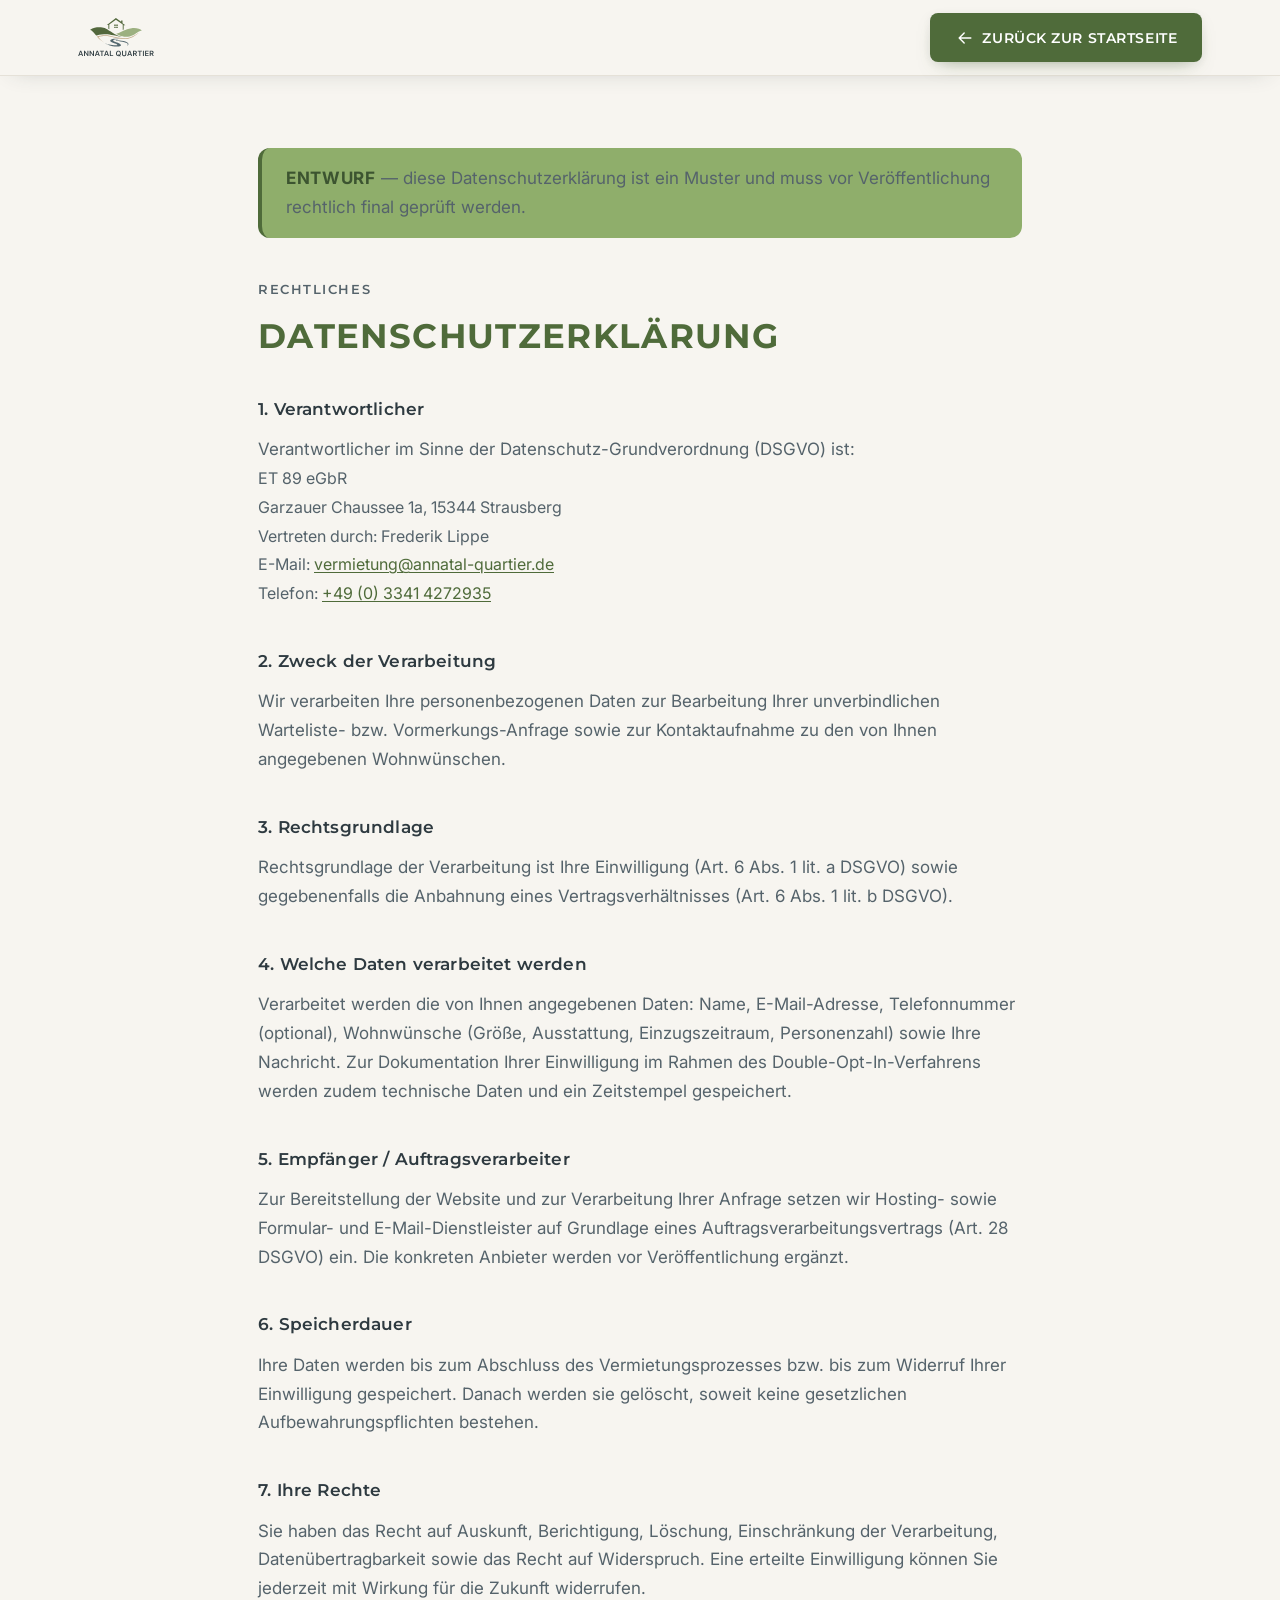
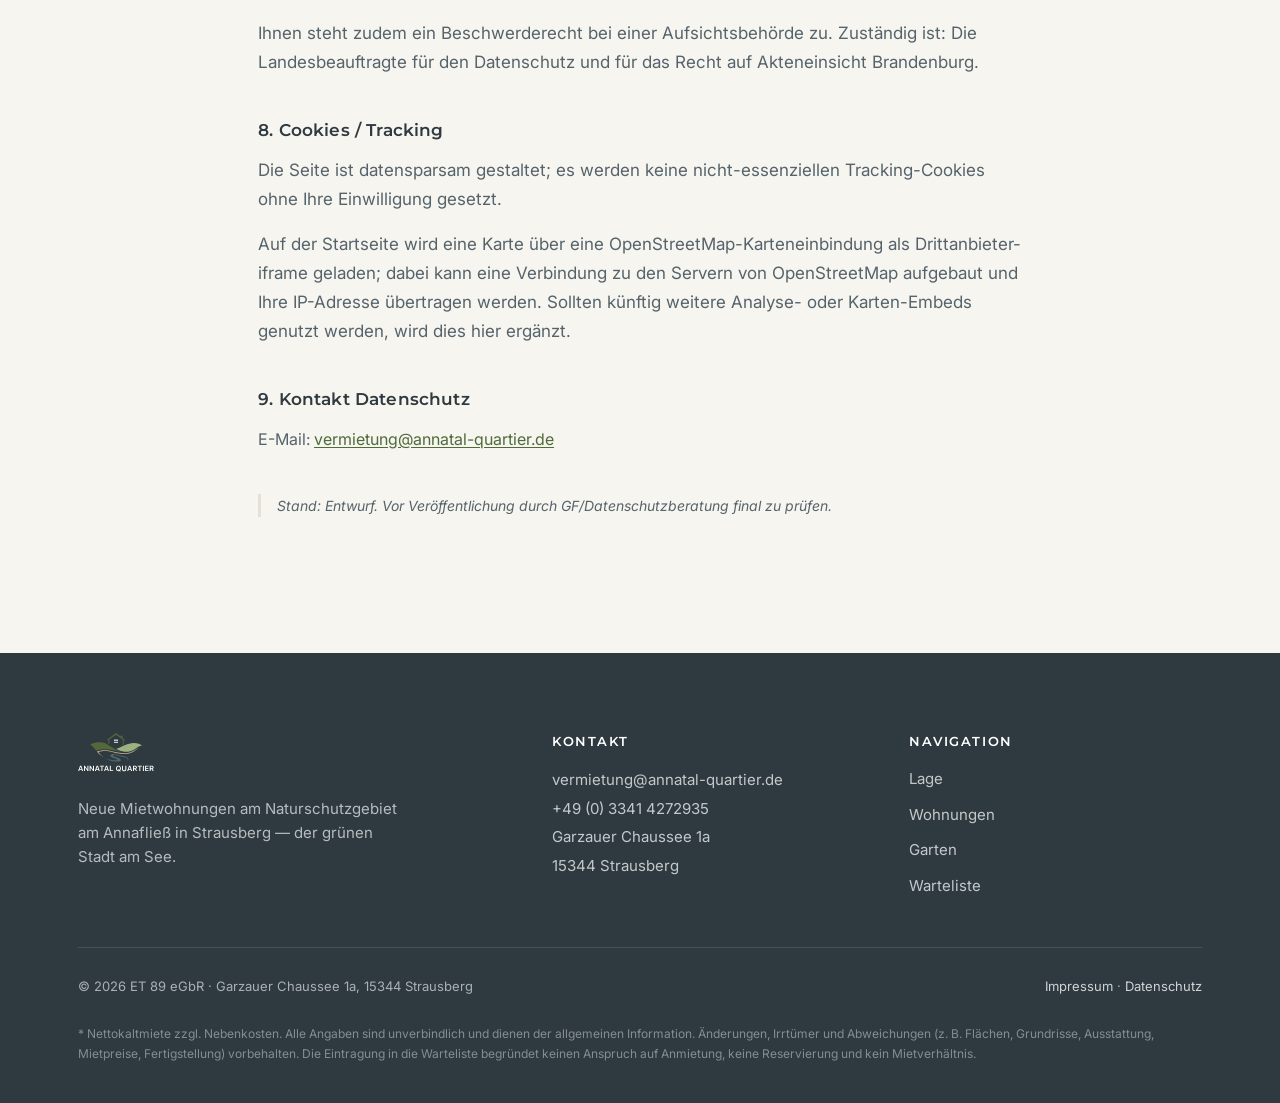
==== datenschutz.html @ 48b7b5a3 "Initial commit: Annatal Quartier waitlist one-pager Marketing landing page for the Annatal Quartier " ====
<!DOCTYPE html>
<html lang="de">
<head>
  <meta charset="utf-8">
  <meta name="viewport" content="width=device-width, initial-scale=1">
  <meta name="theme-color" content="#4F6B3A">

  <title>Datenschutzerklärung – Annatal Quartier</title>
  <meta name="description" content="Datenschutzerklärung des Annatal Quartier in Strausberg — Informationen zur Verarbeitung personenbezogener Daten der Warteliste-Anfrage nach DSGVO. Verantwortlich: ET 89 eGbR.">
  <meta name="robots" content="noindex,follow">

  <link rel="icon" type="image/png" href="logos/Annatal-Quartier_Logo.png">

  <!-- Google Fonts -->
  <link rel="preconnect" href="https://fonts.googleapis.com">
  <link rel="preconnect" href="https://fonts.gstatic.com" crossorigin>
  <link href="https://fonts.googleapis.com/css2?family=Montserrat:wght@500;600;700&family=Inter:wght@400;500;600&display=swap" rel="stylesheet">

  <link rel="stylesheet" href="styles.css">
</head>
<body>
  <a class="skip-link" href="#main">Zum Inhalt springen</a>

  <header class="site-header is-scrolled" data-header>
    <div class="site-header__inner container">
      <a class="site-header__brand" href="index.html" aria-label="Annatal Quartier — zur Startseite">
        <img class="brand__logo" src="logos/Annatal-Quartier_Logo.svg" alt="Annatal Quartier" width="170" height="40">
      </a>
      <a class="btn btn--primary" href="index.html">
        <svg class="btn__icon" width="20" height="20" viewBox="0 0 24 24" fill="none" stroke="currentColor" stroke-width="1.7" stroke-linecap="round" stroke-linejoin="round" aria-hidden="true" focusable="false"><path d="M19 12H5M11 18l-6-6 6-6"/></svg>
        Zurück zur Startseite
      </a>
    </div>
  </header>

  <main id="main" class="legal">
    <div class="container container--narrow">

      <p class="legal__banner" role="note">
        <strong>Entwurf</strong> — diese Datenschutzerklärung ist ein Muster und muss vor Veröffentlichung rechtlich final geprüft werden.
      </p>

      <p class="eyebrow">Rechtliches</p>
      <h1 class="section-title legal__title">Datenschutzerklärung</h1>

      <section class="legal__block">
        <h2 class="legal__subtitle">1. Verantwortlicher</h2>
        <p>Verantwortlicher im Sinne der Datenschutz-Grundverordnung (DSGVO) ist:</p>
        <address class="legal__address">
          ET 89 eGbR<br>
          Garzauer Chaussee 1a, 15344 Strausberg<br>
          Vertreten durch: Frederik Lippe<br>
          E-Mail: <a href="mailto:vermietung@annatal-quartier.de">vermietung@annatal-quartier.de</a><br>
          Telefon: <a href="tel:+4933414272935">+49 (0) 3341 4272935</a>
        </address>
      </section>

      <section class="legal__block">
        <h2 class="legal__subtitle">2. Zweck der Verarbeitung</h2>
        <p>Wir verarbeiten Ihre personenbezogenen Daten zur Bearbeitung Ihrer unverbindlichen Warteliste- bzw. Vormerkungs-Anfrage sowie zur Kontaktaufnahme zu den von Ihnen angegebenen Wohnwünschen.</p>
      </section>

      <section class="legal__block">
        <h2 class="legal__subtitle">3. Rechtsgrundlage</h2>
        <p>Rechtsgrundlage der Verarbeitung ist Ihre Einwilligung (Art. 6 Abs. 1 lit. a DSGVO) sowie gegebenenfalls die Anbahnung eines Vertragsverhältnisses (Art. 6 Abs. 1 lit. b DSGVO).</p>
      </section>

      <section class="legal__block">
        <h2 class="legal__subtitle">4. Welche Daten verarbeitet werden</h2>
        <p>Verarbeitet werden die von Ihnen angegebenen Daten: Name, E-Mail-Adresse, Telefonnummer (optional), Wohnwünsche (Größe, Ausstattung, Einzugszeitraum, Personenzahl) sowie Ihre Nachricht. Zur Dokumentation Ihrer Einwilligung im Rahmen des Double-Opt-In-Verfahrens werden zudem technische Daten und ein Zeitstempel gespeichert.</p>
      </section>

      <section class="legal__block">
        <h2 class="legal__subtitle">5. Empfänger / Auftragsverarbeiter</h2>
        <p>Zur Bereitstellung der Website und zur Verarbeitung Ihrer Anfrage setzen wir Hosting- sowie Formular- und E-Mail-Dienstleister auf Grundlage eines Auftragsverarbeitungsvertrags (Art. 28 DSGVO) ein. Die konkreten Anbieter werden vor Veröffentlichung ergänzt.</p>
      </section>

      <section class="legal__block">
        <h2 class="legal__subtitle">6. Speicherdauer</h2>
        <p>Ihre Daten werden bis zum Abschluss des Vermietungsprozesses bzw. bis zum Widerruf Ihrer Einwilligung gespeichert. Danach werden sie gelöscht, soweit keine gesetzlichen Aufbewahrungspflichten bestehen.</p>
      </section>

      <section class="legal__block">
        <h2 class="legal__subtitle">7. Ihre Rechte</h2>
        <p>Sie haben das Recht auf Auskunft, Berichtigung, Löschung, Einschränkung der Verarbeitung, Datenübertragbarkeit sowie das Recht auf Widerspruch. Eine erteilte Einwilligung können Sie jederzeit mit Wirkung für die Zukunft widerrufen.</p>
        <p>Ihnen steht zudem ein Beschwerderecht bei einer Aufsichtsbehörde zu. Zuständig ist: Die Landesbeauftragte für den Datenschutz und für das Recht auf Akteneinsicht Brandenburg.</p>
      </section>

      <section class="legal__block">
        <h2 class="legal__subtitle">8. Cookies / Tracking</h2>
        <p>Die Seite ist datensparsam gestaltet; es werden keine nicht-essenziellen Tracking-Cookies ohne Ihre Einwilligung gesetzt.</p>
        <p>Auf der Startseite wird eine Karte über eine OpenStreetMap-Karteneinbindung als Drittanbieter-iframe geladen; dabei kann eine Verbindung zu den Servern von OpenStreetMap aufgebaut und Ihre IP-Adresse übertragen werden. Sollten künftig weitere Analyse- oder Karten-Embeds genutzt werden, wird dies hier ergänzt.</p>
      </section>

      <section class="legal__block">
        <h2 class="legal__subtitle">9. Kontakt Datenschutz</h2>
        <address class="legal__address">
          E-Mail: <a href="mailto:vermietung@annatal-quartier.de">vermietung@annatal-quartier.de</a>
        </address>
      </section>

      <p class="legal__note">Stand: Entwurf. Vor Veröffentlichung durch GF/Datenschutzberatung final zu prüfen.</p>

    </div>
  </main>

  <footer class="site-footer">
    <div class="container">
      <div class="site-footer__top">
        <div class="site-footer__brand">
          <img class="site-footer__logo" src="logos/Annatal-Quartier_Logo_White.svg" alt="Annatal Quartier" width="170" height="40">
          <p>Neue Mietwohnungen am Naturschutzgebiet am Annafließ in Strausberg — der grünen Stadt am See.</p>
        </div>
        <div class="site-footer__col">
          <h2 class="site-footer__heading">Kontakt</h2>
          <address>
            <a href="mailto:vermietung@annatal-quartier.de">vermietung@annatal-quartier.de</a><br>
            <a href="tel:+4933414272935">+49 (0) 3341 4272935</a><br>
            Garzauer Chaussee 1a<br>
            15344 Strausberg
          </address>
        </div>
        <div class="site-footer__col">
          <h2 class="site-footer__heading">Navigation</h2>
          <ul class="site-footer__nav">
            <li><a href="index.html#lage">Lage</a></li>
            <li><a href="index.html#wohnungen">Wohnungen</a></li>
            <li><a href="index.html#garten">Garten</a></li>
            <li><a href="index.html#warteliste">Warteliste</a></li>
          </ul>
        </div>
      </div>
      <div class="site-footer__bottom">
        <p>© 2026 ET 89 eGbR · Garzauer Chaussee 1a, 15344 Strausberg</p>
        <p class="site-footer__legal-links">
          <a href="impressum.html">Impressum</a> ·
          <a href="datenschutz.html" aria-current="page">Datenschutz</a>
        </p>
      </div>
      <p class="site-footer__disclaimer">* Nettokaltmiete zzgl. Nebenkosten. Alle Angaben sind unverbindlich und dienen der allgemeinen Information. Änderungen, Irrtümer und Abweichungen (z. B. Flächen, Grundrisse, Ausstattung, Mietpreise, Fertigstellung) vorbehalten. Die Eintragung in die Warteliste begründet keinen Anspruch auf Anmietung, keine Reservierung und kein Mietverhältnis.</p>
    </div>
  </footer>
</body>
</html>
---- styles.css ----
/* =====================================================================
   ANNATAL QUARTIER — styles.css
   Award-worthy one-pager for a rental development in Strausberg.
   Hand-written, no preprocessor, no framework. Fonts from <head>.
   Sections:
     1.  Design tokens (:root)
     2.  Reset & base
     3.  Typography (fluid type scale, §4)
     4.  Utilities (container, section, a11y, skip-link)
     5.  Buttons
     6.  Header & navigation (+ mobile off-canvas)
     7.  Hero (Ken-Burns, overlay, badge, scroll-cue)
     8.  Intro + stat tiles
     9.  USP grid
     10. Lage (map)
     11. Wohnungen
     12. Garten (full-bleed)
     13. Ausstattung
     14. Warteliste (form, chips, validation, success)
     15. FAQ
     16. Footer
     17. Reveal motion
     18. Responsive
     19. Reduced motion & focus
   ===================================================================== */

/* =====================================================================
   1. DESIGN TOKENS
   ===================================================================== */
:root {
  /* Palette — Wissensdatei §4 (authoritative) */
  --c-primary: #4F6B3A;        /* Dunkelgrün — buttons, H2, accents */
  --c-primary-dark: #3C5430;   /* hover / depth */
  --c-secondary: #8FAE6B;      /* Salbeigrün — secondary surfaces, eyebrows */
  --c-sand: #C9B79C;           /* warm accent — sparingly */
  --c-water: #5E7585;          /* blue-grey (the stream) — sparing accent */
  --c-ink: #2E3A40;            /* anthracite — body text & wordmark */
  --c-ink-soft: #55636B;       /* muted text */
  --c-bg: #F7F5F0;             /* warm off-white — page background */
  --c-surface: #FFFFFF;        /* cards / surfaces */
  --c-line: #E5E1D8;           /* hairline dividers */

  /* Derived / support colours */
  --c-icon-bg: #EEF1E7;        /* soft sage tint behind USP/spec icons */
  --c-primary-soft: rgba(79, 107, 58, 0.10);
  --c-on-dark: #FFFFFF;
  --c-on-dark-soft: rgba(255, 255, 255, 0.78);
  --c-on-dark-faint: rgba(255, 255, 255, 0.58);
  --c-error: #B23A2E;
  --c-error-soft: #C24A3D;

  /* Fonts */
  --font-head: 'Montserrat', system-ui, -apple-system, 'Segoe UI', Roboto, sans-serif;
  --font-body: 'Inter', system-ui, -apple-system, 'Segoe UI', Roboto, sans-serif;

  /* Layout */
  --maxw: 1180px;
  --maxw-narrow: 820px;
  --header-h: 76px;
  --header-h-mobile: 60px;

  /* Radius */
  --r-xs: 6px;
  --r-sm: 8px;
  --r-md: 12px;
  --r-lg: 16px;
  --r-pill: 999px;

  /* Shadows — soft, layered, subtle */
  --shadow-xs: 0 1px 2px rgba(46, 58, 64, 0.05);
  --shadow-sm: 0 2px 8px rgba(46, 58, 64, 0.06);
  --shadow-md: 0 10px 30px -12px rgba(46, 58, 64, 0.18), 0 2px 8px rgba(46, 58, 64, 0.05);
  --shadow-lg: 0 24px 60px -22px rgba(46, 58, 64, 0.28), 0 6px 16px rgba(46, 58, 64, 0.08);
  --shadow-header: 0 6px 24px -14px rgba(46, 58, 64, 0.30);

  /* Spacing scale */
  --space-1: 4px;
  --space-2: 8px;
  --space-3: 12px;
  --space-4: 16px;
  --space-5: 24px;
  --space-6: 32px;
  --space-7: 48px;
  --space-8: 64px;

  /* Fluid section padding & gaps */
  --section-pad: clamp(64px, 9vw, 96px);
  --gutter: 28px;

  /* Motion */
  --ease-out: cubic-bezier(.2, .7, .2, 1);
  --ease-soft: cubic-bezier(.4, 0, .2, 1);
}

/* =====================================================================
   2. RESET & BASE
   ===================================================================== */
*,
*::before,
*::after {
  box-sizing: border-box;
}

* {
  margin: 0;
  padding: 0;
}

html {
  scroll-behavior: smooth;
  -webkit-text-size-adjust: 100%;
  /* keep anchored sections clear of the fixed header */
  scroll-padding-top: calc(var(--header-h) + 24px);
  /* clip horizontal overflow at the ROOT so a fixed off-canvas nav parked
     in positive overflow can't widen the mobile layout viewport (ICB).
     `clip` (not `hidden`) avoids creating a scroll container, so vertical
     smooth-scroll, position:sticky and parallax stay intact. */
  overflow-x: clip;
}

body {
  background-color: var(--c-bg);
  font-family: var(--font-body);
  font-weight: 400;
  color: var(--c-ink);
  line-height: 1.6;
  -webkit-font-smoothing: antialiased;
  -moz-osx-font-smoothing: grayscale;
  text-rendering: optimizeLegibility;
  overflow-x: clip;
}

/* lock body scroll when mobile nav is open (JS may toggle .nav-open) */
body.nav-open {
  overflow: hidden;
}

img,
svg,
iframe {
  display: block;
  max-width: 100%;
}

img {
  height: auto;
}

a {
  color: inherit;
  text-decoration: none;
}

button {
  font-family: inherit;
  font-size: inherit;
  color: inherit;
  background: none;
  border: none;
  cursor: pointer;
}

input,
textarea,
select,
button {
  font-family: inherit;
}

ul {
  list-style: none;
}

::selection {
  background-color: var(--c-secondary);
  color: #fff;
}

/* =====================================================================
   3. TYPOGRAPHY  (fluid scale per CLAUDE.md §4 table)
   ===================================================================== */

/* H1 hero — 52/34, 700, UPPERCASE, .08em, lh 1.1 */
.hero__title {
  font-family: var(--font-head);
  font-weight: 700;
  font-size: clamp(2.125rem, 1.2rem + 3.9vw, 3.25rem); /* 34 → 52 */
  line-height: 1.1;
  letter-spacing: 0.08em;
  text-transform: uppercase;
  color: var(--c-ink);
  /* graceful fallback only: hyphenate at a real syllable boundary if ever
     needed (lang="de"); no forced character breaks, so the word stays intact */
  hyphens: auto;
}

/* H2 section — 34/26, 700, UPPERCASE, .04em */
.section-title {
  font-family: var(--font-head);
  font-weight: 700;
  font-size: clamp(1.625rem, 1.15rem + 2vw, 2.125rem); /* 26 → 34 */
  line-height: 1.18;
  letter-spacing: 0.04em;
  text-transform: uppercase;
  color: var(--c-primary);
}

.section-title--light {
  color: var(--c-on-dark);
}

/* H3 — 22/19, 600, sentence case */
.usp-card__title,
.home-card__title,
.form-success__title,
.site-footer__heading {
  font-family: var(--font-head);
  font-weight: 600;
  font-size: clamp(1.1875rem, 1.1rem + 0.3vw, 1.375rem); /* 19 → 22 */
  line-height: 1.3;
  letter-spacing: 0.005em;
  color: var(--c-ink);
}

/* Eyebrow / kicker — 13, 600, UPPERCASE, .12em, secondary */
.eyebrow {
  display: flex;
  align-items: center;
  gap: 0.7em;
  font-family: var(--font-head);
  font-weight: 600;
  font-size: 0.8125rem; /* 13 */
  line-height: 1.4;
  letter-spacing: 0.12em;
  text-transform: uppercase;
  color: var(--c-secondary);
  margin-bottom: var(--space-4);
}

.eyebrow--light {
  color: var(--c-on-dark);
}

/* short rule before the eyebrow text */
.eyebrow__line {
  display: inline-block;
  width: 34px;
  height: 2px;
  flex: 0 0 auto;
  background-color: currentColor;
  opacity: 0.9;
}

/* Lead / intro — 20/18, 400, lh 1.5, ink-soft */
.hero__lead,
.intro__lead {
  font-size: clamp(1.125rem, 1.05rem + 0.35vw, 1.25rem); /* 18 → 20 */
  line-height: 1.5;
  color: var(--c-ink-soft);
  font-weight: 400;
}

/* Body — 17/16, 400, lh 1.6, ink */
p {
  font-size: clamp(1rem, 0.97rem + 0.13vw, 1.0625rem); /* 16 → 17 */
  line-height: 1.6;
  color: var(--c-ink);
}

/* Small / legal — 13, 400, lh 1.5, ink-soft */
.form-note,
.site-footer__disclaimer,
.hero__badge,
small {
  font-size: 0.8125rem; /* 13 */
  line-height: 1.5;
  color: var(--c-ink-soft);
}

/* =====================================================================
   4. UTILITIES
   ===================================================================== */
.container {
  width: 100%;
  max-width: var(--maxw);
  margin-inline: auto;
  padding-inline: var(--gutter);
}

.container--narrow {
  max-width: var(--maxw-narrow);
}

.section {
  padding-block: var(--section-pad);
}

/* Section heads */
.section-head {
  max-width: 720px;
  margin-bottom: clamp(36px, 5vw, 56px);
}

.section-head--center {
  margin-inline: auto;
  text-align: center;
}

.section-head--center .eyebrow {
  justify-content: center;
}

/* visually-hidden — standard off-screen clip; never focusable-visible */
.visually-hidden {
  position: absolute !important;
  width: 1px;
  height: 1px;
  padding: 0;
  margin: -1px;
  overflow: hidden;
  clip: rect(0, 0, 0, 0);
  clip-path: inset(50%);
  white-space: nowrap;
  border: 0;
}

/* skip-link — off-screen until focused, then pinned top-left */
.skip-link {
  position: fixed;
  top: -100px;
  left: 16px;
  z-index: 1100;
  padding: 12px 20px;
  background-color: var(--c-primary);
  color: #fff;
  font-family: var(--font-head);
  font-weight: 600;
  font-size: 0.875rem;
  letter-spacing: 0.04em;
  border-radius: var(--r-sm);
  box-shadow: var(--shadow-md);
  transition: top 0.25s var(--ease-out);
}

.skip-link:focus {
  top: 16px;
}

/* =====================================================================
   5. BUTTONS
   ===================================================================== */
.btn {
  display: inline-flex;
  align-items: center;
  justify-content: center;
  gap: 0.55em;
  padding: 0.95em 1.7em;
  font-family: var(--font-head);
  font-weight: 600;
  font-size: 0.875rem;
  line-height: 1;
  letter-spacing: 0.04em;
  text-transform: uppercase;
  border-radius: var(--r-sm);
  border: 1px solid transparent;
  cursor: pointer;
  transition:
    background-color 0.25s var(--ease-out),
    border-color 0.25s var(--ease-out),
    color 0.25s var(--ease-out),
    box-shadow 0.25s var(--ease-out),
    transform 0.25s var(--ease-out);
  -webkit-tap-highlight-color: transparent;
}

.btn__icon {
  flex: 0 0 auto;
  transition: transform 0.3s var(--ease-out);
}

.btn:hover .btn__icon {
  transform: translateX(3px);
}

.btn--primary {
  background-color: var(--c-primary);
  color: #fff;
  box-shadow: var(--shadow-sm), 0 8px 20px -10px rgba(79, 107, 58, 0.55);
}

.btn--primary:hover {
  background-color: var(--c-primary-dark);
  box-shadow: var(--shadow-md), 0 12px 26px -12px rgba(60, 84, 48, 0.55);
  transform: translateY(-2px);
}

.btn--primary:active {
  transform: translateY(0);
}

/* ghost — over photos: translucent white + blur + border */
.btn--ghost {
  background-color: rgba(255, 255, 255, 0.10);
  color: #fff;
  border-color: rgba(255, 255, 255, 0.55);
  -webkit-backdrop-filter: blur(6px);
  backdrop-filter: blur(6px);
}

.btn--ghost:hover {
  background-color: rgba(255, 255, 255, 0.22);
  border-color: rgba(255, 255, 255, 0.9);
  transform: translateY(-2px);
}

.btn--block {
  display: flex;
  width: 100%;
}

/* =====================================================================
   6. HEADER & NAVIGATION
   ===================================================================== */
.site-header {
  position: fixed;
  top: 0;
  left: 0;
  right: 0;
  width: 100%;
  z-index: 1000;
  height: var(--header-h);
  background-color: transparent;
  border-bottom: 1px solid transparent;
  transition:
    background-color 0.35s var(--ease-out),
    box-shadow 0.35s var(--ease-out),
    border-color 0.35s var(--ease-out),
    height 0.35s var(--ease-out);
}

.site-header__inner {
  display: flex;
  align-items: center;
  justify-content: space-between;
  gap: var(--space-5);
  height: 100%;
  /* never let the flex inner size to a fixed off-canvas child or exceed the viewport */
  width: 100%;
  max-width: var(--maxw);
}

.site-header__brand {
  display: inline-flex;
  align-items: center;
  flex: 0 0 auto;
}

/* logo: white over the hero (CSS-only invert), full colour when scrolled */
.brand__logo {
  height: 40px;
  width: auto;
  filter: brightness(0) invert(1);
  transition: filter 0.3s var(--ease-out);
}

/* Inline nav */
.site-nav {
  display: flex;
  align-items: center;
  gap: clamp(18px, 2.2vw, 34px);
}

.site-nav__link {
  position: relative;
  font-family: var(--font-head);
  font-weight: 500;
  font-size: 0.875rem;
  letter-spacing: 0.04em;
  color: rgba(255, 255, 255, 0.92);
  padding: 6px 0;
  transition: color 0.25s var(--ease-out);
}

/* animated underline cue */
.site-nav__link::after {
  content: "";
  position: absolute;
  left: 0;
  bottom: 0;
  width: 100%;
  height: 2px;
  background-color: currentColor;
  transform: scaleX(0);
  transform-origin: left;
  opacity: 0.7;
  transition: transform 0.3s var(--ease-out);
}

.site-nav__link:hover::after,
.site-nav__link:focus-visible::after {
  transform: scaleX(1);
}

/* CTA stays green throughout */
.site-nav__cta,
.site-nav__cta:hover {
  color: #fff;
}

.site-nav__cta::after {
  display: none;
}

/* --- Scrolled state: frosted off-white header --- */
.site-header.is-scrolled {
  background-color: rgba(247, 245, 240, 0.96);
  -webkit-backdrop-filter: blur(10px);
  backdrop-filter: blur(10px);
  border-bottom-color: var(--c-line);
  box-shadow: var(--shadow-header);
}

.site-header.is-scrolled .brand__logo {
  filter: none;
}

.site-header.is-scrolled .site-nav__link {
  color: var(--c-ink-soft);
}

.site-header.is-scrolled .site-nav__link:hover,
.site-header.is-scrolled .site-nav__link:focus-visible {
  color: var(--c-primary);
}

.site-header.is-scrolled .site-nav__cta,
.site-header.is-scrolled .site-nav__cta:hover {
  color: #fff;
}

/* Burger toggle (hidden ≥860px) */
.nav-toggle {
  display: none;
  position: relative;
  width: 44px;
  height: 44px;
  flex: 0 0 auto;
  border-radius: var(--r-sm);
}

.nav-toggle__bar {
  position: absolute;
  left: 50%;
  width: 24px;
  height: 2px;
  background-color: #fff;
  border-radius: 2px;
  transform: translateX(-50%);
  transition:
    transform 0.3s var(--ease-out),
    opacity 0.2s var(--ease-out),
    background-color 0.3s var(--ease-out);
}

.nav-toggle__bar:nth-child(1) { top: 15px; }
.nav-toggle__bar:nth-child(2) { top: 21px; }
.nav-toggle__bar:nth-child(3) { top: 27px; }

/* bars turn dark once header is frosted */
.site-header.is-scrolled .nav-toggle__bar {
  background-color: var(--c-ink);
}

/* burger focus ring must read on the frosted off-white header */
.site-header.is-scrolled .nav-toggle:focus-visible {
  outline-color: var(--c-primary);
  box-shadow: none;
}

/* burger → X when open */
.nav-toggle[aria-expanded="true"] .nav-toggle__bar:nth-child(1) {
  top: 21px;
  transform: translateX(-50%) rotate(45deg);
}
.nav-toggle[aria-expanded="true"] .nav-toggle__bar:nth-child(2) {
  opacity: 0;
}
.nav-toggle[aria-expanded="true"] .nav-toggle__bar:nth-child(3) {
  top: 21px;
  transform: translateX(-50%) rotate(-45deg);
}

/* =====================================================================
   7. HERO
   ===================================================================== */
.hero {
  position: relative;
  min-height: 100vh;
  min-height: 100svh;
  display: flex;
  align-items: flex-end;
  overflow: hidden;
  isolation: isolate;
}

.hero__media {
  position: absolute;
  inset: 0;
  z-index: -2;
}

.hero__img {
  width: 100%;
  height: 100%;
  object-fit: cover;
  object-position: center;
  animation: heroKenBurns 9s var(--ease-out) both;
}

@keyframes heroKenBurns {
  from { transform: scale(1.08); }
  to   { transform: scale(1); }
}

/* layered dark gradient — top (for header) + bottom (for text) */
.hero__overlay {
  position: absolute;
  inset: 0;
  z-index: -1;
  background:
    linear-gradient(to bottom,
      rgba(20, 28, 22, 0.55) 0%,
      rgba(20, 28, 22, 0.12) 26%,
      rgba(20, 28, 22, 0.10) 52%,
      rgba(20, 28, 22, 0.62) 100%),
    linear-gradient(to top right,
      rgba(28, 38, 28, 0.45),
      rgba(28, 38, 28, 0) 60%);
}

.hero__inner {
  width: 100%;
  padding-block: clamp(96px, 16vh, 168px) clamp(72px, 12vh, 120px);
}

.hero__content {
  max-width: 780px;
}

.hero__title {
  color: #fff;
  margin-block: var(--space-4) var(--space-5);
  text-shadow: 0 2px 24px rgba(0, 0, 0, 0.35);
}

.hero__lead {
  color: rgba(255, 255, 255, 0.92);
  max-width: 620px;
  text-shadow: 0 1px 12px rgba(0, 0, 0, 0.3);
}

.hero__actions {
  display: flex;
  flex-wrap: wrap;
  gap: var(--space-4);
  margin-top: clamp(28px, 4vw, 40px);
}

/* badge — pinned bottom-right */
.hero__badge {
  position: absolute;
  right: var(--gutter);
  bottom: clamp(20px, 4vh, 36px);
  display: flex;
  align-items: center;
  gap: 0.8em;
  font-family: var(--font-head);
  font-weight: 500;
  font-size: 0.8125rem;
  letter-spacing: 0.06em;
  text-transform: uppercase;
  color: rgba(255, 255, 255, 0.92);
  z-index: 2;
}

.hero__badge-price {
  font-weight: 600;
  color: #fff;
}

.hero__badge-dot {
  width: 4px;
  height: 4px;
  border-radius: 50%;
  background-color: var(--c-secondary);
}

.hero__badge-date {
  color: rgba(255, 255, 255, 0.82);
  font-weight: 500;
}

/* scroll cue — subtle animated down indicator */
.hero__scroll {
  position: absolute;
  left: 50%;
  bottom: clamp(18px, 3.5vh, 30px);
  transform: translateX(-50%);
  display: flex;
  flex-direction: column;
  align-items: center;
  gap: 8px;
  z-index: 2;
}

.hero__scroll-cue {
  position: relative;
  width: 22px;
  height: 34px;
  border: 1.5px solid rgba(255, 255, 255, 0.7);
  border-radius: var(--r-pill);
}

.hero__scroll-cue::after {
  content: "";
  position: absolute;
  left: 50%;
  top: 7px;
  width: 3px;
  height: 7px;
  border-radius: 2px;
  background-color: #fff;
  transform: translateX(-50%);
  animation: scrollCue 1.8s var(--ease-out) infinite;
}

@keyframes scrollCue {
  0%   { opacity: 0; transform: translate(-50%, -3px); }
  40%  { opacity: 1; }
  80%  { opacity: 0; transform: translate(-50%, 10px); }
  100% { opacity: 0; }
}

.hero__scroll-label {
  font-family: var(--font-head);
  font-weight: 500;
  font-size: 0.6875rem;
  letter-spacing: 0.18em;
  text-transform: uppercase;
  color: rgba(255, 255, 255, 0.8);
}

/* =====================================================================
   8. INTRO + STAT TILES
   ===================================================================== */
.intro__grid {
  display: grid;
  grid-template-columns: 1.05fr 1fr;
  gap: clamp(32px, 6vw, 80px);
  align-items: center;
}

.intro__text > p + p {
  margin-top: var(--space-4);
}

.intro__lead {
  margin-block: var(--space-5) var(--space-4);
}

.section-title {
  /* keep section titles tidy when they follow an eyebrow */
  margin-bottom: 0;
}

.intro__stats {
  display: grid;
  grid-template-columns: repeat(2, 1fr);
  gap: clamp(14px, 1.6vw, 20px);
}

.stat-tile {
  display: flex;
  flex-direction: column;
  gap: 6px;
  padding: clamp(20px, 2.6vw, 30px);
  background-color: var(--c-surface);
  border: 1px solid var(--c-line);
  border-radius: var(--r-md);
  box-shadow: var(--shadow-sm);
  transition: transform 0.3s var(--ease-out), box-shadow 0.3s var(--ease-out);
}

.stat-tile:hover {
  transform: translateY(-3px);
  box-shadow: var(--shadow-md);
}

.stat-tile__num {
  font-family: var(--font-head);
  font-weight: 700;
  font-size: clamp(2rem, 1.4rem + 2.4vw, 2.75rem);
  line-height: 1;
  color: var(--c-primary);
  letter-spacing: 0.01em;
}

.stat-tile__num span {
  font-size: 0.5em;
  font-weight: 600;
  margin-left: 0.15em;
  color: inherit;
}

.stat-tile__label {
  font-size: 0.9375rem;
  color: var(--c-ink-soft);
  line-height: 1.4;
}

/* accent tile — green bg, white text */
.stat-tile--accent {
  background-color: var(--c-primary);
  border-color: var(--c-primary);
  box-shadow: var(--shadow-md), 0 14px 30px -16px rgba(79, 107, 58, 0.6);
}

.stat-tile--accent .stat-tile__num {
  color: #fff;
}

.stat-tile--accent .stat-tile__label {
  color: rgba(255, 255, 255, 0.86);
}

/* =====================================================================
   9. USP GRID
   ===================================================================== */
.usp-grid {
  display: grid;
  grid-template-columns: repeat(3, 1fr);
  gap: clamp(16px, 1.8vw, 24px);
}

.usp-card {
  display: flex;
  flex-direction: column;
  padding: clamp(24px, 2.6vw, 34px);
  background-color: var(--c-surface);
  border: 1px solid var(--c-line);
  border-radius: var(--r-md);
  box-shadow: var(--shadow-xs);
  transition:
    transform 0.3s var(--ease-out),
    box-shadow 0.3s var(--ease-out),
    border-color 0.3s var(--ease-out);
}

.usp-card:hover {
  transform: translateY(-4px);
  border-color: var(--c-secondary);
  box-shadow: var(--shadow-md);
}

.usp-card__icon {
  display: inline-flex;
  align-items: center;
  justify-content: center;
  width: 52px;
  height: 52px;
  margin-bottom: var(--space-5);
  background-color: var(--c-icon-bg);
  border-radius: var(--r-md);
  color: var(--c-primary);
  transition: background-color 0.3s var(--ease-out), color 0.3s var(--ease-out);
}

.usp-card:hover .usp-card__icon {
  background-color: var(--c-primary);
  color: #fff;
}

.usp-card__title {
  margin-bottom: var(--space-2);
}

.usp-card__text {
  color: var(--c-ink-soft);
  font-size: 1rem;
}

/* =====================================================================
   10. LAGE
   ===================================================================== */
.lage {
  background-color: var(--c-surface);
}

.lage__grid {
  display: grid;
  grid-template-columns: 1fr 1fr;
  gap: clamp(32px, 5vw, 72px);
  align-items: center;
}

.lage__media {
  position: relative;
}

.lage__map-card {
  position: relative;
  aspect-ratio: 4 / 5;
  border-radius: var(--r-lg);
  overflow: hidden;
  border: 1px solid var(--c-line);
  box-shadow: var(--shadow-md);
  background-color: var(--c-bg);
}

.lage__map {
  width: 100%;
  height: 100%;
  border: 0;
  filter: saturate(0.92) contrast(1.02);
}

/* floating label over the map */
.lage__map-badge {
  position: absolute;
  left: 18px;
  bottom: 18px;
  display: flex;
  flex-direction: column;
  gap: 2px;
  padding: 12px 18px;
  background-color: rgba(255, 255, 255, 0.95);
  -webkit-backdrop-filter: blur(6px);
  backdrop-filter: blur(6px);
  border-radius: var(--r-sm);
  box-shadow: var(--shadow-md);
}

.lage__map-badge-title {
  font-family: var(--font-head);
  font-weight: 600;
  font-size: 0.6875rem;
  letter-spacing: 0.12em;
  text-transform: uppercase;
  color: var(--c-secondary);
}

.lage__map-badge-text {
  font-size: 0.875rem;
  font-weight: 500;
  color: var(--c-ink);
}

.lage__map-link {
  display: inline-block;
  margin-top: var(--space-3);
  font-size: 0.875rem;
  font-weight: 500;
  color: var(--c-primary);
  border-bottom: 1px solid currentColor;
  padding-bottom: 1px;
  transition: color 0.25s var(--ease-out);
}

.lage__map-link:hover {
  color: var(--c-primary-dark);
}

.lage__content > p {
  margin-top: var(--space-4);
  color: var(--c-ink-soft);
}

.distance-list {
  margin-top: clamp(24px, 3vw, 36px);
}

.distance {
  display: flex;
  align-items: baseline;
  justify-content: space-between;
  gap: var(--space-4);
  padding-block: 14px;
  border-top: 1px solid var(--c-line);
}

.distance:last-child {
  border-bottom: 1px solid var(--c-line);
}

.distance__place {
  font-weight: 500;
  color: var(--c-ink);
}

.distance__val {
  flex: 0 0 auto;
  font-family: var(--font-head);
  font-weight: 500;
  font-size: 0.875rem;
  color: var(--c-ink-soft);
  text-align: right;
}

/* =====================================================================
   11. WOHNUNGEN
   ===================================================================== */
.home-grid {
  display: grid;
  grid-template-columns: repeat(3, 1fr);
  gap: clamp(18px, 2vw, 28px);
}

.home-card {
  display: flex;
  flex-direction: column;
  background-color: var(--c-surface);
  border: 1px solid var(--c-line);
  border-radius: var(--r-md);
  overflow: hidden;
  box-shadow: var(--shadow-xs);
  transition: transform 0.3s var(--ease-out), box-shadow 0.3s var(--ease-out);
}

.home-card:hover {
  transform: translateY(-4px);
  box-shadow: var(--shadow-lg);
}

.home-card__media {
  position: relative;
  aspect-ratio: 3 / 2;
  overflow: hidden;
}

.home-card__media img {
  width: 100%;
  height: 100%;
  object-fit: cover;
  transition: transform 0.6s var(--ease-out);
}

.home-card:hover .home-card__media img {
  transform: scale(1.06);
}

.home-card__body {
  display: flex;
  flex-direction: column;
  gap: var(--space-2);
  padding: clamp(20px, 2.4vw, 28px);
}

.home-card__size {
  font-family: var(--font-head);
  font-weight: 600;
  font-size: 0.75rem;
  letter-spacing: 0.1em;
  text-transform: uppercase;
  color: var(--c-secondary);
}

.home-card__body p {
  color: var(--c-ink-soft);
  font-size: 1rem;
}

/* =====================================================================
   12. GARTEN (full-bleed)
   ===================================================================== */
.garten {
  position: relative;
  display: flex;
  align-items: center;
  min-height: clamp(520px, 78vh, 760px);
  overflow: hidden;
  isolation: isolate;
  /* full-bleed: cancel .section vertical padding for the band feel */
  padding-block: 0;
}

.garten__media {
  position: absolute;
  inset: 0;
  z-index: -2;
}

.garten__media img {
  width: 100%;
  height: 100%;
  object-fit: cover;
}

/* side gradient: dark left → transparent right */
.garten__overlay {
  position: absolute;
  inset: 0;
  z-index: -1;
  background:
    linear-gradient(to right,
      rgba(24, 32, 24, 0.82) 0%,
      rgba(24, 32, 24, 0.55) 38%,
      rgba(24, 32, 24, 0.05) 72%,
      rgba(24, 32, 24, 0) 100%),
    linear-gradient(to top, rgba(24, 32, 24, 0.3), rgba(24, 32, 24, 0) 40%);
}

.garten__inner {
  width: 100%;
  padding-block: clamp(64px, 9vw, 96px);
}

.garten__content {
  max-width: 520px;
}

.garten__content > p {
  color: rgba(255, 255, 255, 0.9);
  margin-top: var(--space-4);
}

.tag-list {
  display: flex;
  flex-wrap: wrap;
  gap: 10px;
  margin-top: clamp(24px, 3vw, 32px);
}

.tag {
  display: inline-flex;
  align-items: center;
  padding: 8px 16px;
  font-size: 0.8125rem;
  font-weight: 500;
  color: #fff;
  background-color: rgba(255, 255, 255, 0.12);
  border: 1px solid rgba(255, 255, 255, 0.4);
  border-radius: var(--r-pill);
  -webkit-backdrop-filter: blur(4px);
  backdrop-filter: blur(4px);
}

/* =====================================================================
   13. AUSSTATTUNG
   ===================================================================== */
.ausstattung__grid {
  display: grid;
  grid-template-columns: 1fr 1fr;
  gap: clamp(32px, 5vw, 72px);
  align-items: center;
}

.ausstattung__content > p {
  margin-top: var(--space-4);
  color: var(--c-ink-soft);
}

.spec-grid {
  display: grid;
  grid-template-columns: repeat(2, 1fr);
  gap: clamp(10px, 1.4vw, 16px);
  margin-top: clamp(24px, 3vw, 36px);
}

.spec {
  display: flex;
  align-items: center;
  gap: var(--space-3);
  padding: 16px 18px;
  background-color: var(--c-surface);
  border: 1px solid var(--c-line);
  border-radius: var(--r-sm);
  box-shadow: var(--shadow-xs);
  transition: border-color 0.25s var(--ease-out), transform 0.25s var(--ease-out);
}

.spec:hover {
  border-color: var(--c-secondary);
  transform: translateY(-2px);
}

.spec__icon {
  display: inline-flex;
  align-items: center;
  justify-content: center;
  width: 38px;
  height: 38px;
  flex: 0 0 auto;
  background-color: var(--c-icon-bg);
  border-radius: var(--r-xs);
  color: var(--c-primary);
}

.spec__label {
  font-weight: 500;
  font-size: 0.9375rem;
  line-height: 1.3;
  color: var(--c-ink);
}

/* gallery — tall image spans 2 rows */
.ausstattung__gallery {
  display: grid;
  grid-template-columns: repeat(2, 1fr);
  grid-template-rows: repeat(2, 1fr);
  gap: clamp(10px, 1.4vw, 16px);
  aspect-ratio: 1 / 1;
}

.ausstattung__img {
  width: 100%;
  height: 100%;
  object-fit: cover;
  border-radius: var(--r-md);
  box-shadow: var(--shadow-sm);
}

.ausstattung__img--tall {
  grid-row: span 2;
}

/* =====================================================================
   14. WARTELISTE
   ===================================================================== */
.warteliste {
  background-color: var(--c-primary);
  color: #fff;
}

.warteliste__grid {
  display: grid;
  grid-template-columns: 0.9fr 1.1fr;
  gap: clamp(36px, 5vw, 72px);
  align-items: start;
}

.warteliste__intro {
  position: sticky;
  top: calc(var(--header-h) + 32px);
}

.warteliste__intro > p {
  color: rgba(255, 255, 255, 0.86);
  margin-top: var(--space-4);
}

.benefit-list {
  display: flex;
  flex-direction: column;
  gap: var(--space-4);
  margin-top: clamp(24px, 3vw, 36px);
}

.benefit {
  display: flex;
  align-items: center;
  gap: var(--space-3);
  font-size: 1.0625rem;
  color: rgba(255, 255, 255, 0.95);
}

.benefit__icon {
  flex: 0 0 auto;
  width: 34px;
  height: 34px;
  padding: 7px;
  border-radius: var(--r-pill);
  background-color: rgba(255, 255, 255, 0.16);
  color: #fff;
}

/* form card */
.warteliste__form-wrap {
  position: relative;
  background-color: var(--c-surface);
  color: var(--c-ink);
  border-radius: var(--r-lg);
  padding: clamp(24px, 3.4vw, 44px);
  box-shadow: var(--shadow-lg);
}

.waitlist-form {
  display: flex;
  flex-direction: column;
  gap: clamp(16px, 2vw, 22px);
}

.form-row {
  display: grid;
  gap: clamp(16px, 2vw, 22px);
}

.form-row--2 {
  grid-template-columns: 1fr 1fr;
}

.field {
  display: flex;
  flex-direction: column;
  gap: 7px;
  min-width: 0;
  border: 0; /* reset for fieldset */
}

.field__label {
  font-family: var(--font-head);
  font-weight: 600;
  font-size: 0.8125rem;
  letter-spacing: 0.02em;
  color: var(--c-ink);
}

.field__input {
  width: 100%;
  padding: 12px 14px;
  font-size: 1rem;
  color: var(--c-ink);
  background-color: var(--c-bg);
  border: 1px solid var(--c-line);
  border-radius: var(--r-sm);
  transition: border-color 0.2s var(--ease-out), box-shadow 0.2s var(--ease-out), background-color 0.2s var(--ease-out);
}

.field__input::placeholder {
  color: #9aa3a6;
}

.field__input:hover {
  border-color: #cfcabd;
}

.field__input:focus {
  outline: none;
  background-color: #fff;
  border-color: var(--c-primary);
  box-shadow: 0 0 0 3px var(--c-primary-soft);
}

textarea.field__input {
  resize: vertical;
  min-height: 96px;
  line-height: 1.5;
}

select.field__input {
  appearance: none;
  -webkit-appearance: none;
  background-image:
    url("data:image/svg+xml,%3Csvg xmlns='http://www.w3.org/2000/svg' width='14' height='14' viewBox='0 0 24 24' fill='none' stroke='%2355636B' stroke-width='2' stroke-linecap='round' stroke-linejoin='round'%3E%3Cpath d='M6 9l6 6 6-6'/%3E%3C/svg%3E");
  background-repeat: no-repeat;
  background-position: right 14px center;
  padding-right: 40px;
  cursor: pointer;
}

/* invalid state (JS sets aria-invalid) */
.field__input[aria-invalid="true"] {
  border-color: var(--c-error);
  background-color: #fdf6f5;
}

.field__input[aria-invalid="true"]:focus {
  box-shadow: 0 0 0 3px rgba(178, 58, 46, 0.15);
}

.field__error {
  font-size: 0.8125rem;
  font-weight: 500;
  line-height: 1.4;
  color: var(--c-error);
  min-height: 0;
}

.field__error:empty {
  display: none;
}

/* chip fieldsets */
.field--chips {
  gap: 10px;
}

.field--chips .field__label {
  margin-bottom: 2px;
}

.chip-group {
  display: flex;
  flex-wrap: wrap;
  gap: 9px;
}

.chip {
  display: inline-flex;
  align-items: center;
  padding: 9px 16px;
  font-family: var(--font-body);
  font-size: 0.875rem;
  font-weight: 500;
  color: var(--c-ink);
  background-color: var(--c-bg);
  border: 1px solid var(--c-line);
  border-radius: var(--r-pill);
  cursor: pointer;
  transition:
    background-color 0.2s var(--ease-out),
    border-color 0.2s var(--ease-out),
    color 0.2s var(--ease-out),
    transform 0.15s var(--ease-out);
}

.chip:hover {
  border-color: var(--c-secondary);
  background-color: #fff;
}

.chip:active {
  transform: scale(0.97);
}

/* selected — green filled. JS toggles .is-active + aria-pressed */
.chip.is-active,
.chip[aria-pressed="true"] {
  background-color: var(--c-primary);
  border-color: var(--c-primary);
  color: #fff;
}

.chip.is-active:hover,
.chip[aria-pressed="true"]:hover {
  background-color: var(--c-primary-dark);
  border-color: var(--c-primary-dark);
}

/* checkboxes */
.checkbox {
  display: flex;
  align-items: flex-start;
  gap: 11px;
  font-size: 0.9375rem;
  line-height: 1.45;
  color: var(--c-ink-soft);
  cursor: pointer;
}

.checkbox input[type="checkbox"] {
  flex: 0 0 auto;
  width: 19px;
  height: 19px;
  margin-top: 2px;
  accent-color: var(--c-primary);
  cursor: pointer;
}

.checkbox a {
  color: var(--c-primary);
  font-weight: 500;
  border-bottom: 1px solid currentColor;
}

.checkbox a:hover {
  color: var(--c-primary-dark);
}

.form-note {
  margin-top: 2px;
  text-align: center;
}

/* success card */
.form-success {
  display: flex;
  flex-direction: column;
  align-items: center;
  text-align: center;
  gap: var(--space-3);
  padding: clamp(20px, 3vw, 36px) 0;
}

.form-success[hidden] {
  display: none;
}

.form-success__icon {
  display: inline-flex;
  align-items: center;
  justify-content: center;
  width: 64px;
  height: 64px;
  padding: 16px;
  color: #fff;
  background-color: var(--c-primary);
  border-radius: var(--r-pill);
  box-shadow: 0 12px 28px -12px rgba(79, 107, 58, 0.6);
}

.form-success__title {
  color: var(--c-primary);
  margin-top: var(--space-2);
}

.form-success p {
  color: var(--c-ink-soft);
  max-width: 420px;
}

/* =====================================================================
   15. FAQ
   ===================================================================== */
.faq-list {
  display: flex;
  flex-direction: column;
  gap: 12px;
}

.faq-item {
  background-color: var(--c-surface);
  border: 1px solid var(--c-line);
  border-radius: var(--r-md);
  box-shadow: var(--shadow-xs);
  overflow: hidden;
  transition: border-color 0.25s var(--ease-out), box-shadow 0.25s var(--ease-out);
}

.faq-item:hover {
  border-color: #d6d0c4;
}

.faq-item.is-open {
  border-color: var(--c-secondary);
  box-shadow: var(--shadow-sm);
}

.faq-item__q {
  display: flex;
  align-items: center;
  justify-content: space-between;
  gap: var(--space-4);
  width: 100%;
  padding: clamp(18px, 2.2vw, 24px) clamp(20px, 2.4vw, 28px);
  text-align: left;
  font-family: var(--font-head);
  font-weight: 600;
  font-size: clamp(1rem, 0.95rem + 0.3vw, 1.125rem);
  color: var(--c-ink);
  cursor: pointer;
  transition: color 0.2s var(--ease-out);
}

.faq-item__q:hover {
  color: var(--c-primary);
}

.faq-item__icon {
  flex: 0 0 auto;
  display: inline-flex;
  align-items: center;
  justify-content: center;
  width: 30px;
  height: 30px;
  font-family: var(--font-head);
  font-weight: 500;
  font-size: 1.35rem;
  line-height: 1;
  color: var(--c-primary);
  background-color: var(--c-icon-bg);
  border-radius: var(--r-pill);
  transition: transform 0.3s var(--ease-out), background-color 0.3s var(--ease-out), color 0.3s var(--ease-out);
}

/* "+" rotates to "x" when open */
.faq-item.is-open .faq-item__icon {
  transform: rotate(45deg);
  background-color: var(--c-primary);
  color: #fff;
}

.faq-item__a {
  padding: 0 clamp(20px, 2.4vw, 28px) clamp(20px, 2.4vw, 26px);
}

.faq-item__a p {
  color: var(--c-ink-soft);
}

/* collapsed: JS uses the [hidden] attribute */
.faq-item__a[hidden] {
  display: none;
}

/* =====================================================================
   16. FOOTER
   ===================================================================== */
.site-footer {
  background-color: var(--c-ink);
  color: rgba(255, 255, 255, 0.78);
  padding-block: clamp(56px, 7vw, 80px) clamp(28px, 4vw, 40px);
}

.site-footer__top {
  display: grid;
  grid-template-columns: 1.4fr 1fr 1fr;
  gap: clamp(32px, 5vw, 64px);
  padding-bottom: clamp(32px, 4vw, 48px);
  border-bottom: 1px solid rgba(255, 255, 255, 0.12);
}

.site-footer__logo {
  height: 40px;
  width: auto;
  margin-bottom: var(--space-5);
}

.site-footer__brand p {
  color: rgba(255, 255, 255, 0.66);
  font-size: 0.9375rem;
  max-width: 36ch;
}

.site-footer__heading {
  color: #fff;
  font-size: 0.8125rem;
  font-weight: 600;
  letter-spacing: 0.12em;
  text-transform: uppercase;
  margin-bottom: var(--space-4);
}

.site-footer__col address {
  font-style: normal;
  font-size: 0.9375rem;
  line-height: 1.9;
  color: rgba(255, 255, 255, 0.72);
}

.site-footer__nav {
  display: flex;
  flex-direction: column;
  gap: 10px;
}

.site-footer__col a,
.site-footer__nav a {
  color: rgba(255, 255, 255, 0.72);
  font-size: 0.9375rem;
  transition: color 0.2s var(--ease-out);
}

.site-footer__col a:hover,
.site-footer__nav a:hover {
  color: var(--c-secondary);
}

.site-footer__bottom {
  display: flex;
  flex-wrap: wrap;
  align-items: center;
  justify-content: space-between;
  gap: var(--space-4);
  padding-top: clamp(20px, 3vw, 28px);
  font-size: 0.8125rem;
  color: rgba(255, 255, 255, 0.6);
}

.site-footer__bottom p {
  font-size: 0.8125rem;
  color: inherit;
}

.site-footer__legal-links a {
  color: rgba(255, 255, 255, 0.78);
  transition: color 0.2s var(--ease-out);
}

.site-footer__legal-links a:hover {
  color: var(--c-secondary);
}

.site-footer__disclaimer {
  margin-top: clamp(20px, 3vw, 28px);
  font-size: 0.75rem;
  line-height: 1.6;
  color: rgba(255, 255, 255, 0.42);
}

/* =====================================================================
   17. REVEAL MOTION
   ===================================================================== */
.reveal {
  opacity: 0;
  transform: translateY(24px);
  will-change: opacity, transform;
}

.reveal.is-in {
  opacity: 1;
  transform: none;
  transition:
    opacity 0.8s var(--ease-out),
    transform 0.8s var(--ease-out);
}

/* staggered children cascade */
.reveal--stagger > * {
  transition-delay: 0ms;
}
.reveal--stagger > *:nth-child(1)  { transition-delay: 60ms; }
.reveal--stagger > *:nth-child(2)  { transition-delay: 120ms; }
.reveal--stagger > *:nth-child(3)  { transition-delay: 180ms; }
.reveal--stagger > *:nth-child(4)  { transition-delay: 240ms; }
.reveal--stagger > *:nth-child(5)  { transition-delay: 300ms; }
.reveal--stagger > *:nth-child(6)  { transition-delay: 360ms; }

/* GSAP enhancement layer — active only when html.gsap-on.
   No effect when the class is absent (GSAP failed to load or reduced-motion),
   so the CSS+JS reveal and Ken-Burns above continue to work as before. */

/* GSAP owns entrance motion; it re-hides via its own start states (no FOUC) */
html.gsap-on .reveal {
  opacity: 1;
  transform: none;
}

/* safeguard: hero content (a .reveal) can never be left hidden mid-tween */
html.gsap-on .hero__content {
  opacity: 1;
}

/* let GSAP solely own the hero image transform (avoid fighting CSS Ken-Burns) */
html.gsap-on .hero__img {
  animation: none;
}

/* =====================================================================
   18. RESPONSIVE
   ===================================================================== */

/* --- ≤1024px: ease grid density --- */
@media (max-width: 1024px) {
  .usp-grid {
    grid-template-columns: repeat(2, 1fr);
  }
}

/* --- ≤960px: warteliste stacks, sticky off --- */
@media (max-width: 960px) {
  .warteliste__grid {
    grid-template-columns: 1fr;
    gap: clamp(28px, 5vw, 44px);
  }
  .warteliste__intro {
    position: static;
    top: auto;
  }
}

/* --- ≤860px: switch to burger nav --- */
@media (max-width: 860px) {
  .nav-toggle {
    display: block;
  }

  /* off-canvas panel slides in from the right */
  .site-nav {
    position: fixed;
    top: 0;
    right: 0;
    z-index: 1050;
    width: min(82vw, 360px);
    height: 100vh;
    height: 100dvh;
    flex-direction: column;
    align-items: stretch;
    justify-content: flex-start;
    gap: 4px;
    padding: calc(var(--header-h) + 28px) 28px 40px;
    background-color: var(--c-bg);
    box-shadow: -20px 0 50px -24px rgba(46, 58, 64, 0.4);
    transform: translateX(100%);
    opacity: 0;
    visibility: hidden;
    transition:
      transform 0.4s var(--ease-out),
      opacity 0.3s var(--ease-out),
      visibility 0s linear 0.4s;
    overflow-y: auto;
  }

  .site-nav.is-open {
    transform: translateX(0);
    opacity: 1;
    visibility: visible;
    transition:
      transform 0.4s var(--ease-out),
      opacity 0.3s var(--ease-out),
      visibility 0s linear 0s;
  }

  /* large tappable dark links inside the panel — regardless of header state */
  .site-nav__link,
  .site-header.is-scrolled .site-nav__link {
    color: var(--c-ink);
    font-family: var(--font-head);
    font-weight: 600;
    font-size: 1.125rem;
    letter-spacing: 0.02em;
    padding: 16px 4px;
    border-bottom: 1px solid var(--c-line);
  }

  .site-nav__link::after {
    display: none;
  }

  .site-header.is-scrolled .site-nav__link:hover,
  .site-nav__link:hover {
    color: var(--c-primary);
  }

  .site-nav__cta {
    margin-top: var(--space-5);
    padding-block: 1.05em;
  }
  .site-nav__cta,
  .site-header.is-scrolled .site-nav__cta {
    color: #fff;
  }
}

/* --- ≤768px: stack two-col content sections --- */
@media (max-width: 768px) {
  :root {
    --header-h: 60px;
  }

  .intro__grid,
  .lage__grid,
  .ausstattung__grid {
    grid-template-columns: 1fr;
    gap: clamp(28px, 6vw, 48px);
  }

  .home-grid {
    grid-template-columns: 1fr;
  }

  .lage__map-card {
    aspect-ratio: 4 / 3;
  }

  .hero__badge {
    position: static;
    margin-top: var(--space-5);
    justify-content: flex-start;
  }

  .site-footer__top {
    grid-template-columns: 1fr 1fr;
  }

  .site-footer__brand {
    grid-column: 1 / -1;
  }
}

/* --- ≤560px: single column everywhere tight --- */
@media (max-width: 560px) {
  :root {
    --gutter: 20px;
  }

  .form-row--2 {
    grid-template-columns: 1fr;
  }

  .home-card__media {
    aspect-ratio: 16 / 10;
  }

  .site-footer__top {
    grid-template-columns: 1fr;
  }

  .site-footer__bottom {
    flex-direction: column;
    align-items: flex-start;
  }

  .hero__actions .btn {
    width: 100%;
  }
}

/* --- ≤430px: stat tiles single column for breathing room --- */
@media (max-width: 430px) {
  .intro__stats {
    grid-template-columns: 1fr 1fr;
  }

  /* size the H1 so "NATURSCHUTZGEBIET" sits unbroken on one line down to ~320px phones */
  .hero__title {
    font-size: 1.375rem; /* ~22px */
    letter-spacing: 0.02em;
    line-height: 1.12;
  }
}

/* =====================================================================
   19. REDUCED MOTION & FOCUS
   ===================================================================== */

/* Strong, visible focus ring on everything interactive */
:where(a, button, input, select, textarea, [tabindex]):focus-visible {
  outline: 3px solid var(--c-primary);
  outline-offset: 2px;
  border-radius: var(--r-xs);
}

/* on dark/photo contexts use a high-contrast ring */
.hero :focus-visible,
.garten :focus-visible,
.warteliste__intro :focus-visible,
.site-footer :focus-visible,
.btn--ghost:focus-visible,
.nav-toggle:focus-visible {
  outline-color: #fff;
  box-shadow: 0 0 0 5px rgba(0, 0, 0, 0.35);
}

/* chips & form controls keep the green ring even within dark sections */
.warteliste__form-wrap :focus-visible {
  outline-color: var(--c-primary);
  box-shadow: none;
}

@media (prefers-reduced-motion: reduce) {
  * {
    animation: none !important;
    transition: none !important;
    scroll-behavior: auto !important;
  }
  .reveal {
    opacity: 1;
    transform: none;
  }
}

/* =====================================================================
   20. LEGAL PAGES (impressum.html, datenschutz.html)
   Standalone subpages reuse the shared shell (.site-header.is-scrolled,
   .container--narrow, .site-footer*). Only these layout/typography
   helpers are page-specific.
   ===================================================================== */

/* clear the fixed header; comfortable reading rhythm */
.legal {
  padding-top: calc(var(--header-h) + clamp(40px, 7vw, 72px));
  padding-bottom: clamp(56px, 9vw, 96px);
}

.legal__title {
  margin-top: var(--space-3);
  margin-bottom: clamp(28px, 4vw, 40px);
}

/* content blocks */
.legal__block {
  margin-bottom: clamp(28px, 4vw, 40px);
}

.legal__subtitle {
  font-family: var(--font-head);
  font-weight: 600;
  font-size: 1.0625rem;
  letter-spacing: 0.01em;
  color: var(--c-ink);
  margin-bottom: var(--space-3);
}

.legal__address {
  font-style: normal;
  line-height: 1.8;
  color: var(--c-ink-soft);
}

.legal__address a {
  color: var(--c-primary);
  text-decoration: underline;
  text-underline-offset: 2px;
  transition: color 0.2s var(--ease-out);
}

.legal__address a:hover {
  color: var(--c-primary-dark);
}

.legal p {
  color: var(--c-ink-soft);
  line-height: 1.7;
}

.legal__block p + p {
  margin-top: var(--space-4);
}

.legal__note {
  font-style: italic;
  font-size: 0.875rem;
  color: var(--c-ink-soft);
  margin-bottom: clamp(28px, 4vw, 40px);
  padding-left: var(--space-4);
  border-left: 3px solid var(--c-line);
}

/* prominent draft banner (datenschutz.html) */
.legal__banner {
  margin-bottom: clamp(28px, 4vw, 40px);
  padding: var(--space-4) var(--space-5);
  background-color: var(--c-secondary);
  border-left: 4px solid var(--c-primary);
  border-radius: var(--r-md);
  color: var(--c-ink);
  line-height: 1.6;
}

.legal__banner strong {
  text-transform: uppercase;
  letter-spacing: 0.04em;
  color: var(--c-primary-dark);
}
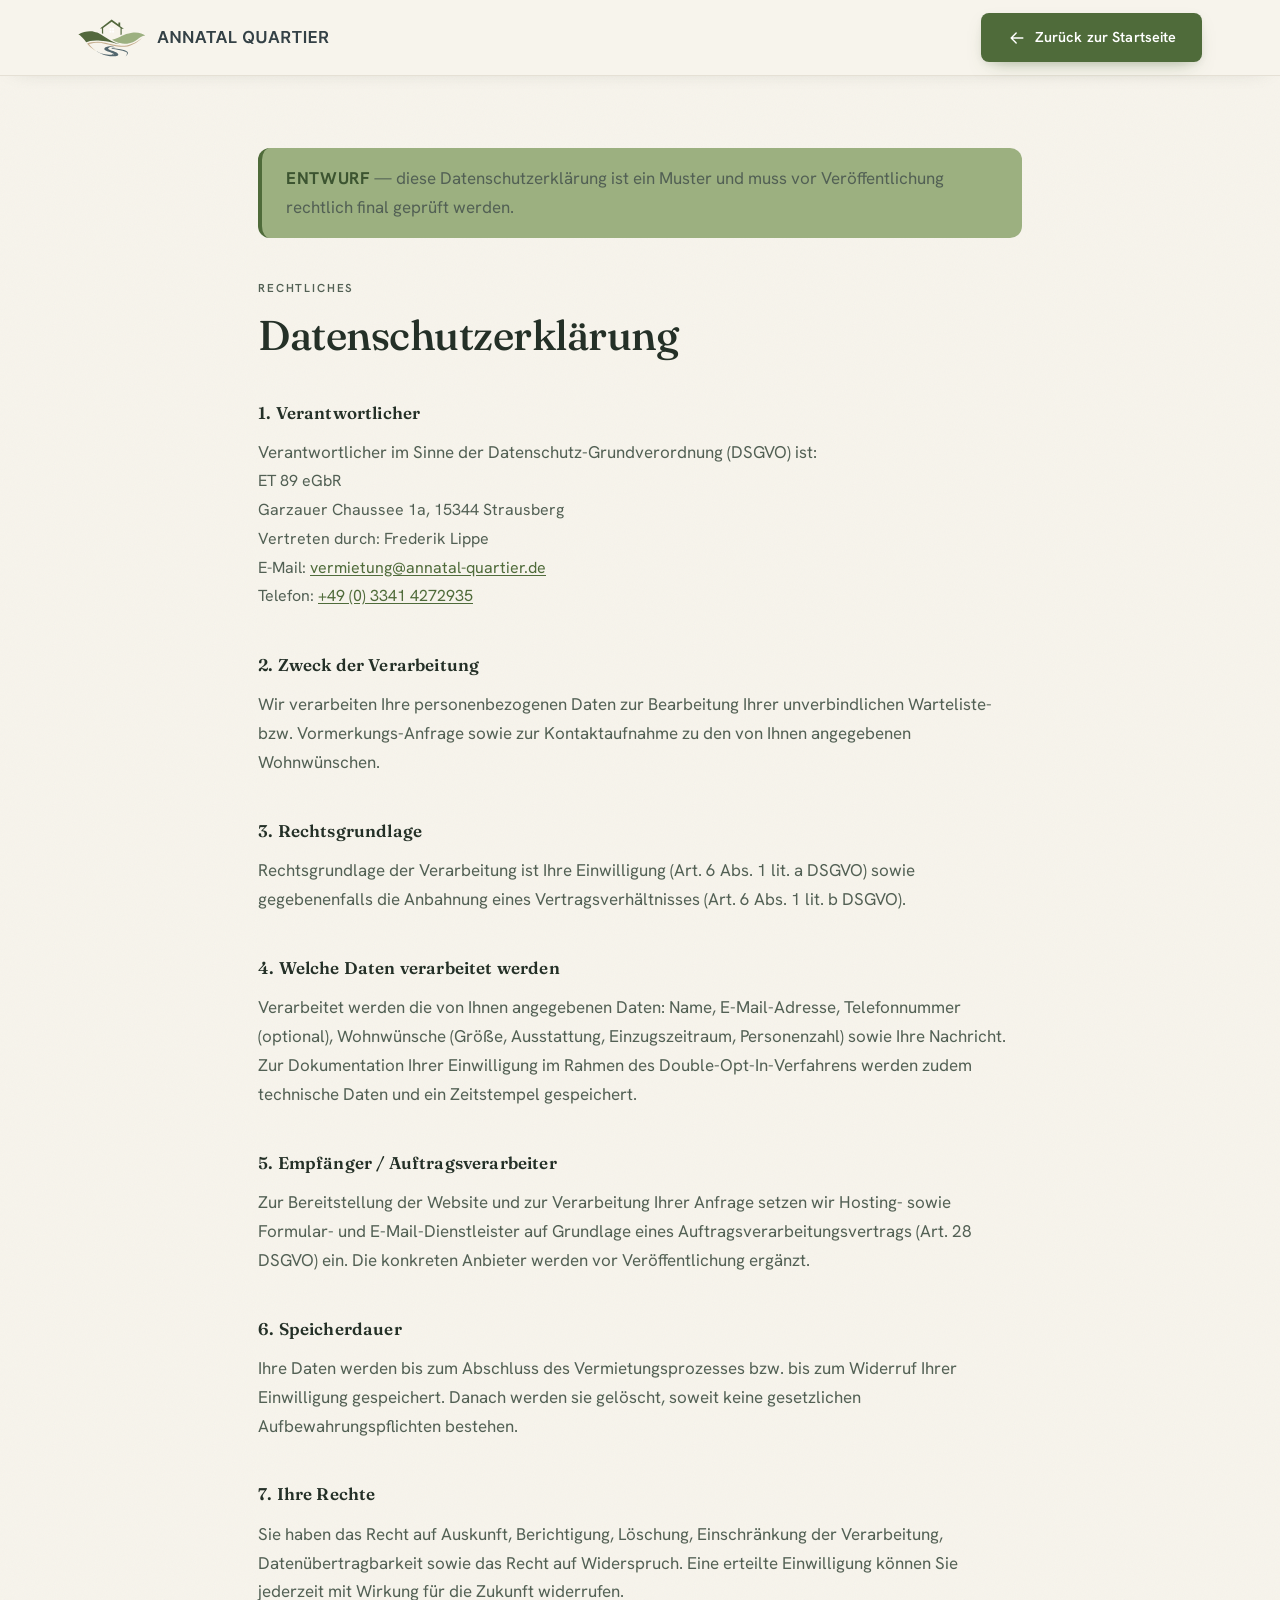
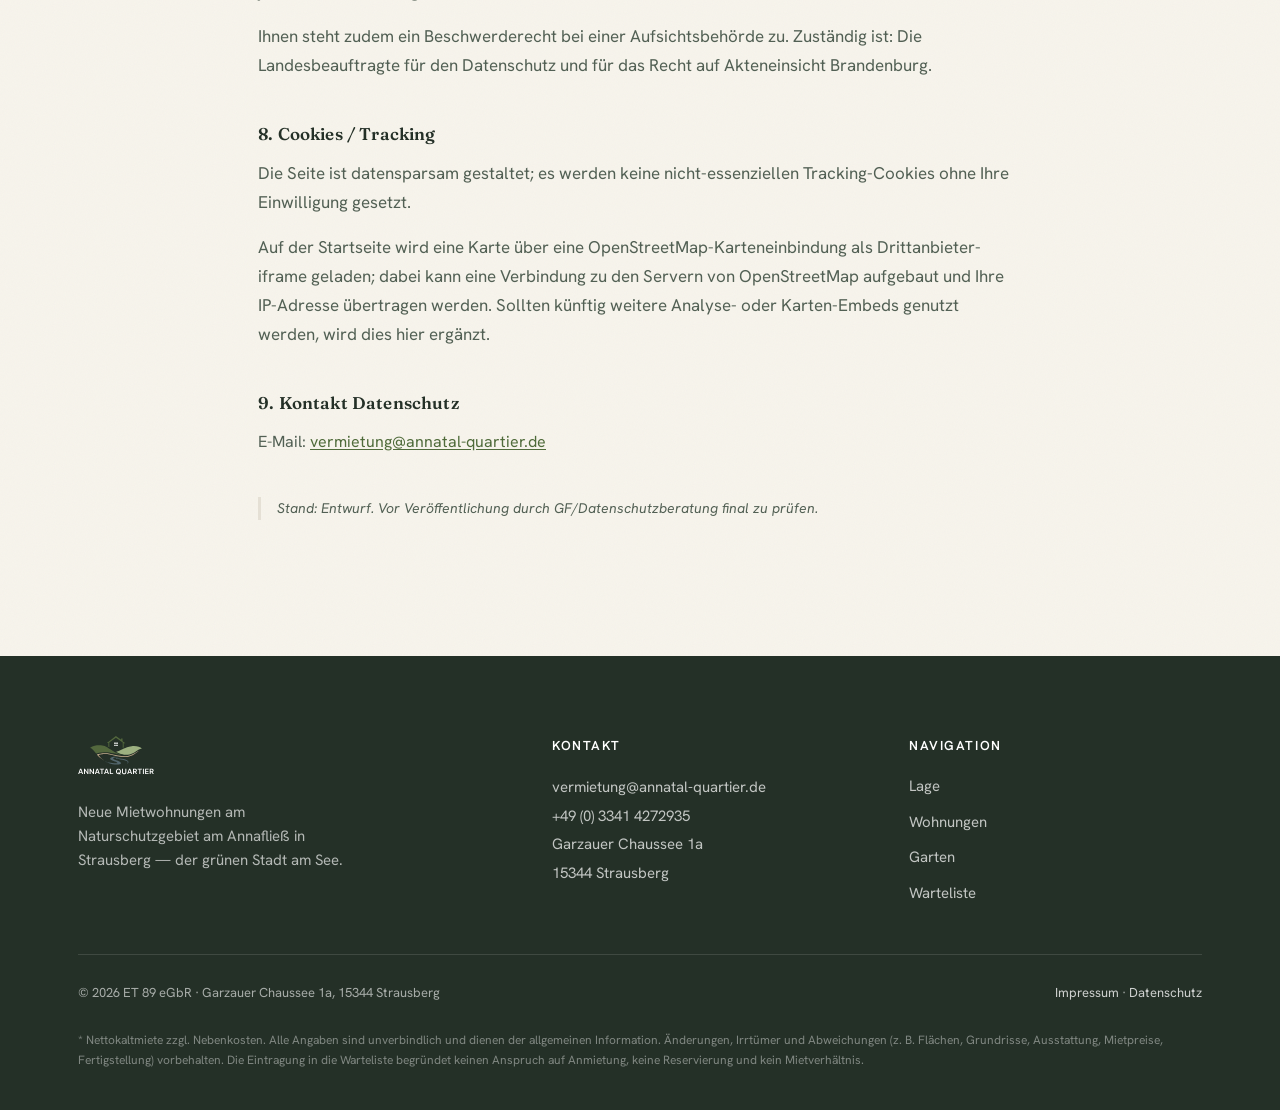
==== commit c00427b1: "redesign: legal-page headers to lockup + Fraunces/Hanken fonts" ====
--- a/datenschutz.html
+++ b/datenschutz.html
@@ -14,7 +14,7 @@
   <!-- Google Fonts -->
   <link rel="preconnect" href="https://fonts.googleapis.com">
   <link rel="preconnect" href="https://fonts.gstatic.com" crossorigin>
-  <link href="https://fonts.googleapis.com/css2?family=Montserrat:wght@500;600;700&family=Inter:wght@400;500;600&display=swap" rel="stylesheet">
+  <link href="https://fonts.googleapis.com/css2?family=Fraunces:opsz,wght@9..144,400;9..144,500;9..144,600&family=Hanken+Grotesk:wght@400;500;600;700&display=swap" rel="stylesheet">
 
   <link rel="stylesheet" href="styles.css">
 </head>
@@ -24,7 +24,8 @@
   <header class="site-header is-scrolled" data-header>
     <div class="site-header__inner container">
       <a class="site-header__brand" href="index.html" aria-label="Annatal Quartier — zur Startseite">
-        <img class="brand__logo" src="logos/Annatal-Quartier_Logo.svg" alt="Annatal Quartier" width="170" height="40">
+        <img class="brand__icon" src="logos/Annatal-Quartier_Icon.svg" alt="" width="72" height="40">
+        <img class="brand__word" src="logos/Annatal-Quartier_Wordmark.svg" alt="" width="183" height="16">
       </a>
       <a class="btn btn--primary" href="index.html">
         <svg class="btn__icon" width="20" height="20" viewBox="0 0 24 24" fill="none" stroke="currentColor" stroke-width="1.7" stroke-linecap="round" stroke-linejoin="round" aria-hidden="true" focusable="false"><path d="M19 12H5M11 18l-6-6 6-6"/></svg>
--- a/styles.css
+++ b/styles.css
@@ -28,30 +28,37 @@
    1. DESIGN TOKENS
    ===================================================================== */
 :root {
-  /* Palette — Wissensdatei §4 (authoritative) */
-  --c-primary: #4F6B3A;        /* Dunkelgrün — buttons, H2, accents */
+  /* Palette — Warm Editorial, anchored to the logo */
+  --c-primary: #4F6B3A;        /* green lead — CTAs, links, numerals, accents */
   --c-primary-dark: #3C5430;   /* hover / depth */
-  --c-secondary: #8FAE6B;      /* Salbeigrün — secondary surfaces, eyebrows */
-  --c-sand: #C9B79C;           /* warm accent — sparingly */
-  --c-water: #5E7585;          /* blue-grey (the stream) — sparing accent */
-  --c-ink: #2E3A40;            /* anthracite — body text & wordmark */
-  --c-ink-soft: #55636B;       /* muted text */
-  --c-bg: #F7F5F0;             /* warm off-white — page background */
-  --c-surface: #FFFFFF;        /* cards / surfaces */
-  --c-line: #E5E1D8;           /* hairline dividers */
+  --c-secondary: #9CB080;      /* sage (logo) — secondary accent */
+  --c-sand: #C5AD8D;           /* logo sand — warm accent, stream motif */
+  --c-water: #53676E;          /* logo blue-grey — the stream */
+  --c-ink: #243027;            /* deep forest — body text */
+  --c-ink-soft: #526054;       /* muted greenish-grey text */
+  --c-bg: #F7F4EC;             /* warm paper — page background */
+  --c-surface: #FFFFFF;        /* white tonal band / form card */
+  --c-line: #E5E0D5;           /* warm hairline */
+
+  /* New identity tokens */
+  --c-paper: #F7F4EC;          /* = bg (semantic alias) */
+  --c-sage-tint: #EEF1E7;      /* faint sage band (sparing) */
+  --c-forest: #243027;         /* deep forest ink / dark sections */
+  --c-forest-deep: #1E2A20;    /* darkest band (footer / waitlist) */
+  --c-line-soft: #ECE7DC;      /* faintest hairline (list rows) */
 
   /* Derived / support colours */
-  --c-icon-bg: #EEF1E7;        /* soft sage tint behind USP/spec icons */
+  --c-icon-bg: #EAEFE0;        /* soft sage tint behind icons */
   --c-primary-soft: rgba(79, 107, 58, 0.10);
   --c-on-dark: #FFFFFF;
-  --c-on-dark-soft: rgba(255, 255, 255, 0.78);
+  --c-on-dark-soft: rgba(255, 255, 255, 0.80);
   --c-on-dark-faint: rgba(255, 255, 255, 0.58);
   --c-error: #B23A2E;
   --c-error-soft: #C24A3D;
 
   /* Fonts */
-  --font-head: 'Montserrat', system-ui, -apple-system, 'Segoe UI', Roboto, sans-serif;
-  --font-body: 'Inter', system-ui, -apple-system, 'Segoe UI', Roboto, sans-serif;
+  --font-head: 'Fraunces', Georgia, 'Times New Roman', serif;
+  --font-body: 'Hanken Grotesk', system-ui, -apple-system, 'Segoe UI', Roboto, sans-serif;
 
   /* Layout */
   --maxw: 1180px;
@@ -66,12 +73,12 @@
   --r-lg: 16px;
   --r-pill: 999px;
 
-  /* Shadows — soft, layered, subtle */
-  --shadow-xs: 0 1px 2px rgba(46, 58, 64, 0.05);
-  --shadow-sm: 0 2px 8px rgba(46, 58, 64, 0.06);
-  --shadow-md: 0 10px 30px -12px rgba(46, 58, 64, 0.18), 0 2px 8px rgba(46, 58, 64, 0.05);
-  --shadow-lg: 0 24px 60px -22px rgba(46, 58, 64, 0.28), 0 6px 16px rgba(46, 58, 64, 0.08);
-  --shadow-header: 0 6px 24px -14px rgba(46, 58, 64, 0.30);
+  /* Shadows — minimal; only the form card reads as raised */
+  --shadow-xs: 0 1px 2px rgba(36, 48, 39, 0.04);
+  --shadow-sm: 0 2px 6px rgba(36, 48, 39, 0.05);
+  --shadow-md: 0 8px 24px -14px rgba(36, 48, 39, 0.16);
+  --shadow-lg: 0 20px 48px -24px rgba(36, 48, 39, 0.22);
+  --shadow-header: 0 6px 22px -16px rgba(36, 48, 39, 0.26);
 
   /* Spacing scale */
   --space-1: 4px;
@@ -120,6 +127,7 @@
 
 body {
   background-color: var(--c-bg);
+  background-image: url("data:image/svg+xml,%3Csvg xmlns='http://www.w3.org/2000/svg' width='160' height='160'%3E%3Cfilter id='n'%3E%3CfeTurbulence type='fractalNoise' baseFrequency='0.9' numOctaves='2' stitchTiles='stitch'/%3E%3C/filter%3E%3Crect width='100%25' height='100%25' filter='url(%23n)' opacity='0.035'/%3E%3C/svg%3E");
   font-family: var(--font-body);
   font-weight: 400;
   color: var(--c-ink);
@@ -183,26 +191,24 @@
 /* H1 hero — 52/34, 700, UPPERCASE, .08em, lh 1.1 */
 .hero__title {
   font-family: var(--font-head);
-  font-weight: 700;
-  font-size: clamp(2.125rem, 1.2rem + 3.9vw, 3.25rem); /* 34 → 52 */
-  line-height: 1.1;
-  letter-spacing: 0.08em;
-  text-transform: uppercase;
+  font-weight: 500;
+  font-size: clamp(2.4rem, 1.5rem + 3vw, 3.4rem);
+  line-height: 1.06;
+  letter-spacing: -0.012em;
+  text-transform: none;
   color: var(--c-ink);
-  /* graceful fallback only: hyphenate at a real syllable boundary if ever
-     needed (lang="de"); no forced character breaks, so the word stays intact */
   hyphens: auto;
 }
 
 /* H2 section — 34/26, 700, UPPERCASE, .04em */
 .section-title {
   font-family: var(--font-head);
-  font-weight: 700;
-  font-size: clamp(1.625rem, 1.15rem + 2vw, 2.125rem); /* 26 → 34 */
-  line-height: 1.18;
-  letter-spacing: 0.04em;
-  text-transform: uppercase;
-  color: var(--c-primary);
+  font-weight: 500;
+  font-size: clamp(1.9rem, 1.3rem + 2.4vw, 2.6rem);
+  line-height: 1.1;
+  letter-spacing: -0.012em;
+  text-transform: none;
+  color: var(--c-forest);
 }
 
 .section-title--light {
@@ -212,13 +218,13 @@
 /* H3 — 22/19, 600, sentence case */
 .usp-card__title,
 .home-card__title,
-.form-success__title,
-.site-footer__heading {
+.form-success__title {
   font-family: var(--font-head);
-  font-weight: 600;
-  font-size: clamp(1.1875rem, 1.1rem + 0.3vw, 1.375rem); /* 19 → 22 */
-  line-height: 1.3;
-  letter-spacing: 0.005em;
+  font-weight: 500;
+  font-size: clamp(1.2rem, 1.05rem + 0.5vw, 1.4rem);
+  line-height: 1.25;
+  letter-spacing: -0.005em;
+  text-transform: none;
   color: var(--c-ink);
 }
 
@@ -227,13 +233,13 @@
   display: flex;
   align-items: center;
   gap: 0.7em;
-  font-family: var(--font-head);
+  font-family: var(--font-body);
   font-weight: 600;
-  font-size: 0.8125rem; /* 13 */
+  font-size: 0.72rem;
   line-height: 1.4;
-  letter-spacing: 0.12em;
+  letter-spacing: 0.16em;
   text-transform: uppercase;
-  color: var(--c-secondary);
+  color: var(--c-primary);
   margin-bottom: var(--space-4);
 }
 
@@ -355,12 +361,12 @@
   justify-content: center;
   gap: 0.55em;
   padding: 0.95em 1.7em;
-  font-family: var(--font-head);
+  font-family: var(--font-body);
   font-weight: 600;
-  font-size: 0.875rem;
+  font-size: 0.9rem;
   line-height: 1;
-  letter-spacing: 0.04em;
-  text-transform: uppercase;
+  letter-spacing: 0.01em;
+  text-transform: none;
   border-radius: var(--r-sm);
   border: 1px solid transparent;
   cursor: pointer;
@@ -452,17 +458,25 @@
 .site-header__brand {
   display: inline-flex;
   align-items: center;
+  gap: 11px;
   flex: 0 0 auto;
 }
 
 /* logo: white over the hero (CSS-only invert), full colour when scrolled */
-.brand__logo {
-  height: 40px;
+.brand__icon {
+  height: 38px;
   width: auto;
   filter: brightness(0) invert(1);
   transition: filter 0.3s var(--ease-out);
 }
 
+.brand__word {
+  height: 15px;
+  width: auto;
+  filter: brightness(0) invert(1);
+  transition: filter 0.3s var(--ease-out);
+}
+
 /* Inline nav */
 .site-nav {
   display: flex;
@@ -472,7 +486,7 @@
 
 .site-nav__link {
   position: relative;
-  font-family: var(--font-head);
+  font-family: var(--font-body);
   font-weight: 500;
   font-size: 0.875rem;
   letter-spacing: 0.04em;
@@ -513,14 +527,15 @@
 
 /* --- Scrolled state: frosted off-white header --- */
 .site-header.is-scrolled {
-  background-color: rgba(247, 245, 240, 0.96);
+  background-color: rgba(247, 244, 236, 0.94);
   -webkit-backdrop-filter: blur(10px);
   backdrop-filter: blur(10px);
   border-bottom-color: var(--c-line);
   box-shadow: var(--shadow-header);
 }
 
-.site-header.is-scrolled .brand__logo {
+.site-header.is-scrolled .brand__icon,
+.site-header.is-scrolled .brand__word {
   filter: none;
 }
 
@@ -628,14 +643,8 @@
   inset: 0;
   z-index: -1;
   background:
-    linear-gradient(to bottom,
-      rgba(20, 28, 22, 0.55) 0%,
-      rgba(20, 28, 22, 0.12) 26%,
-      rgba(20, 28, 22, 0.10) 52%,
-      rgba(20, 28, 22, 0.62) 100%),
-    linear-gradient(to top right,
-      rgba(28, 38, 28, 0.45),
-      rgba(28, 38, 28, 0) 60%);
+    linear-gradient(to top right, rgba(22,30,23,0.82) 0%, rgba(22,30,23,0.42) 32%, rgba(22,30,23,0) 62%),
+    linear-gradient(to top, rgba(22,30,23,0.5), rgba(22,30,23,0) 38%);
 }
 
 .hero__inner {
@@ -674,7 +683,7 @@
   display: flex;
   align-items: center;
   gap: 0.8em;
-  font-family: var(--font-head);
+  font-family: var(--font-body);
   font-weight: 500;
   font-size: 0.8125rem;
   letter-spacing: 0.06em;
@@ -700,55 +709,6 @@
   font-weight: 500;
 }
 
-/* scroll cue — subtle animated down indicator */
-.hero__scroll {
-  position: absolute;
-  left: 50%;
-  bottom: clamp(18px, 3.5vh, 30px);
-  transform: translateX(-50%);
-  display: flex;
-  flex-direction: column;
-  align-items: center;
-  gap: 8px;
-  z-index: 2;
-}
-
-.hero__scroll-cue {
-  position: relative;
-  width: 22px;
-  height: 34px;
-  border: 1.5px solid rgba(255, 255, 255, 0.7);
-  border-radius: var(--r-pill);
-}
-
-.hero__scroll-cue::after {
-  content: "";
-  position: absolute;
-  left: 50%;
-  top: 7px;
-  width: 3px;
-  height: 7px;
-  border-radius: 2px;
-  background-color: #fff;
-  transform: translateX(-50%);
-  animation: scrollCue 1.8s var(--ease-out) infinite;
-}
-
-@keyframes scrollCue {
-  0%   { opacity: 0; transform: translate(-50%, -3px); }
-  40%  { opacity: 1; }
-  80%  { opacity: 0; transform: translate(-50%, 10px); }
-  100% { opacity: 0; }
-}
-
-.hero__scroll-label {
-  font-family: var(--font-head);
-  font-weight: 500;
-  font-size: 0.6875rem;
-  letter-spacing: 0.18em;
-  text-transform: uppercase;
-  color: rgba(255, 255, 255, 0.8);
-}
 
 /* =====================================================================
    8. INTRO + STAT TILES
@@ -1708,32 +1668,12 @@
 .reveal--stagger > * {
   transition-delay: 0ms;
 }
-.reveal--stagger > *:nth-child(1)  { transition-delay: 60ms; }
-.reveal--stagger > *:nth-child(2)  { transition-delay: 120ms; }
-.reveal--stagger > *:nth-child(3)  { transition-delay: 180ms; }
+.reveal--stagger > *:nth-child(1)  { transition-delay: 40ms; }
+.reveal--stagger > *:nth-child(2)  { transition-delay: 110ms; }
+.reveal--stagger > *:nth-child(3)  { transition-delay: 160ms; }
 .reveal--stagger > *:nth-child(4)  { transition-delay: 240ms; }
-.reveal--stagger > *:nth-child(5)  { transition-delay: 300ms; }
+.reveal--stagger > *:nth-child(5)  { transition-delay: 280ms; }
 .reveal--stagger > *:nth-child(6)  { transition-delay: 360ms; }
-
-/* GSAP enhancement layer — active only when html.gsap-on.
-   No effect when the class is absent (GSAP failed to load or reduced-motion),
-   so the CSS+JS reveal and Ken-Burns above continue to work as before. */
-
-/* GSAP owns entrance motion; it re-hides via its own start states (no FOUC) */
-html.gsap-on .reveal {
-  opacity: 1;
-  transform: none;
-}
-
-/* safeguard: hero content (a .reveal) can never be left hidden mid-tween */
-html.gsap-on .hero__content {
-  opacity: 1;
-}
-
-/* let GSAP solely own the hero image transform (avoid fighting CSS Ken-Burns) */
-html.gsap-on .hero__img {
-  animation: none;
-}
 
 /* =====================================================================
    18. RESPONSIVE
@@ -1804,7 +1744,7 @@
   .site-nav__link,
   .site-header.is-scrolled .site-nav__link {
     color: var(--c-ink);
-    font-family: var(--font-head);
+    font-family: var(--font-body);
     font-weight: 600;
     font-size: 1.125rem;
     letter-spacing: 0.02em;
@@ -1899,13 +1839,6 @@
 @media (max-width: 430px) {
   .intro__stats {
     grid-template-columns: 1fr 1fr;
-  }
-
-  /* size the H1 so "NATURSCHUTZGEBIET" sits unbroken on one line down to ~320px phones */
-  .hero__title {
-    font-size: 1.375rem; /* ~22px */
-    letter-spacing: 0.02em;
-    line-height: 1.12;
   }
 }
 
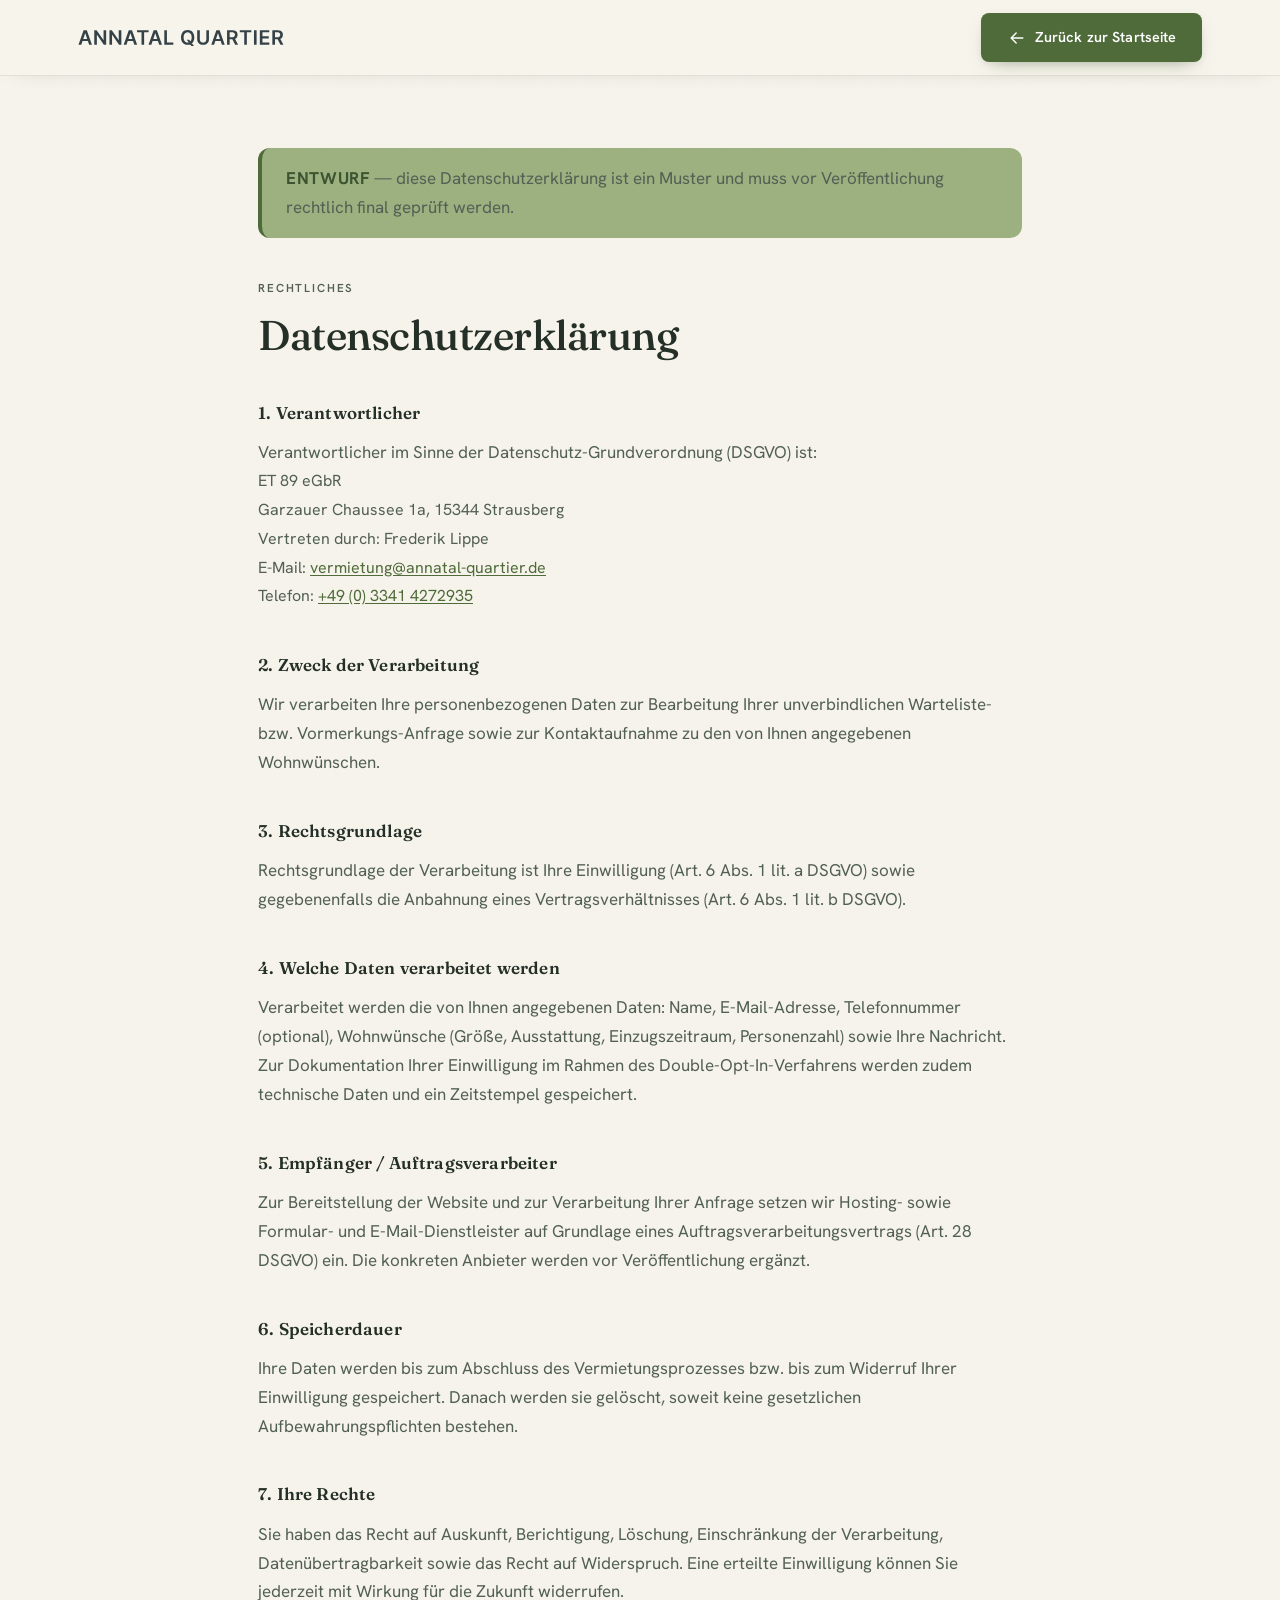
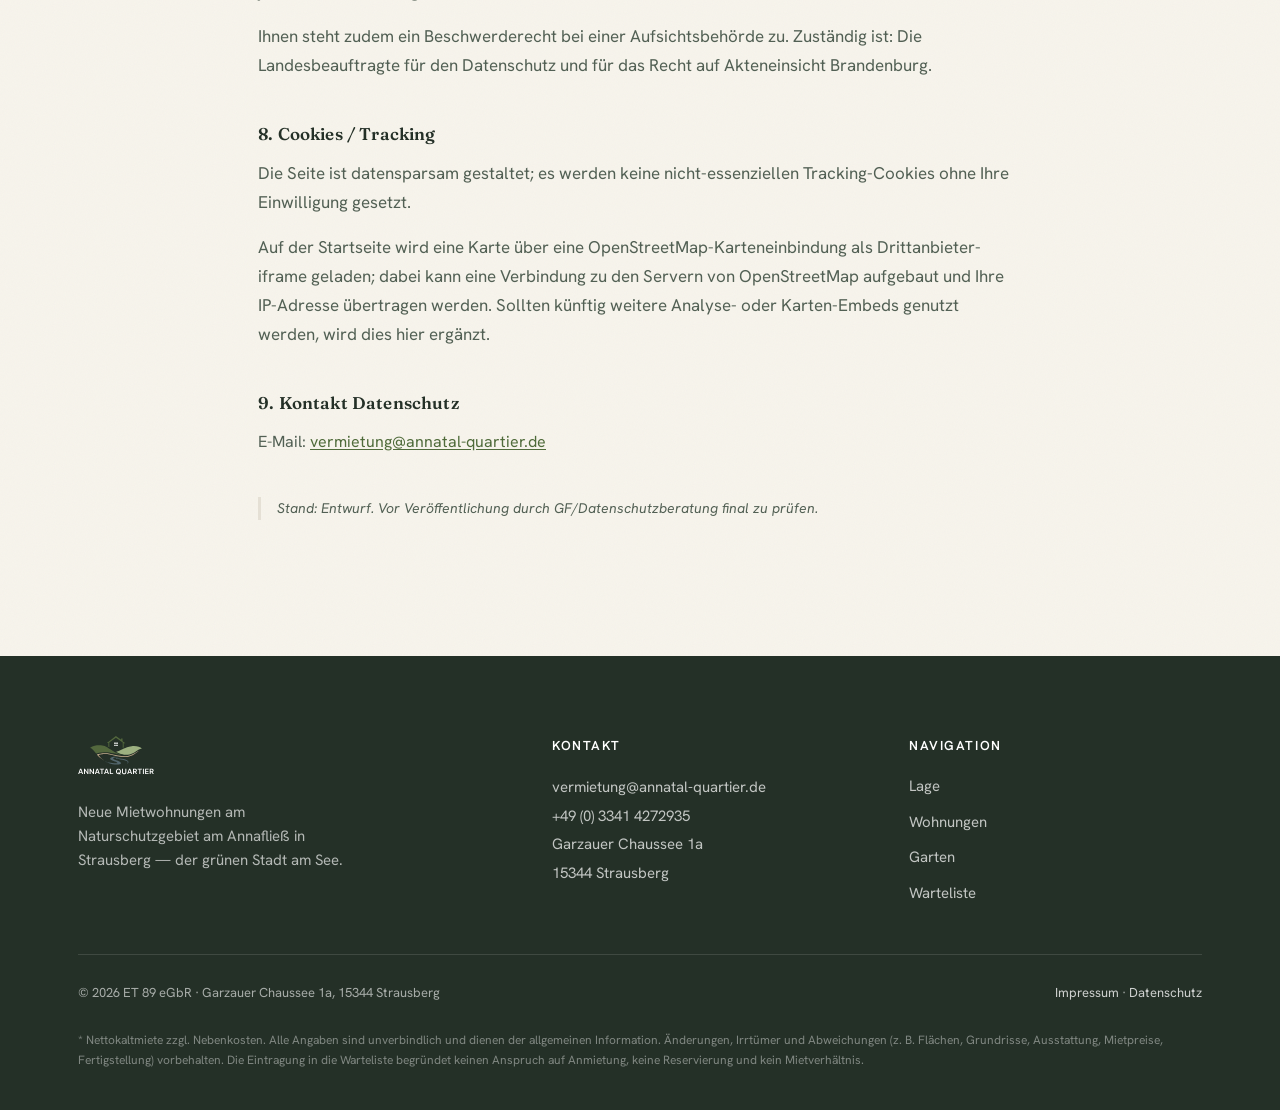
==== commit a578023e: "redesign: header to wordmark-only (drop icon silhouette that didn't read)" ====
--- a/datenschutz.html
+++ b/datenschutz.html
@@ -24,8 +24,7 @@
   <header class="site-header is-scrolled" data-header>
     <div class="site-header__inner container">
       <a class="site-header__brand" href="index.html" aria-label="Annatal Quartier — zur Startseite">
-        <img class="brand__icon" src="logos/Annatal-Quartier_Icon.svg" alt="" width="72" height="40">
-        <img class="brand__word" src="logos/Annatal-Quartier_Wordmark.svg" alt="" width="183" height="16">
+        <img class="brand__word" src="logos/Annatal-Quartier_Wordmark.svg" alt="" width="206" height="18">
       </a>
       <a class="btn btn--primary" href="index.html">
         <svg class="btn__icon" width="20" height="20" viewBox="0 0 24 24" fill="none" stroke="currentColor" stroke-width="1.7" stroke-linecap="round" stroke-linejoin="round" aria-hidden="true" focusable="false"><path d="M19 12H5M11 18l-6-6 6-6"/></svg>
--- a/styles.css
+++ b/styles.css
@@ -471,7 +471,7 @@
 }
 
 .brand__word {
-  height: 15px;
+  height: 18px;
   width: auto;
   filter: brightness(0) invert(1);
   transition: filter 0.3s var(--ease-out);
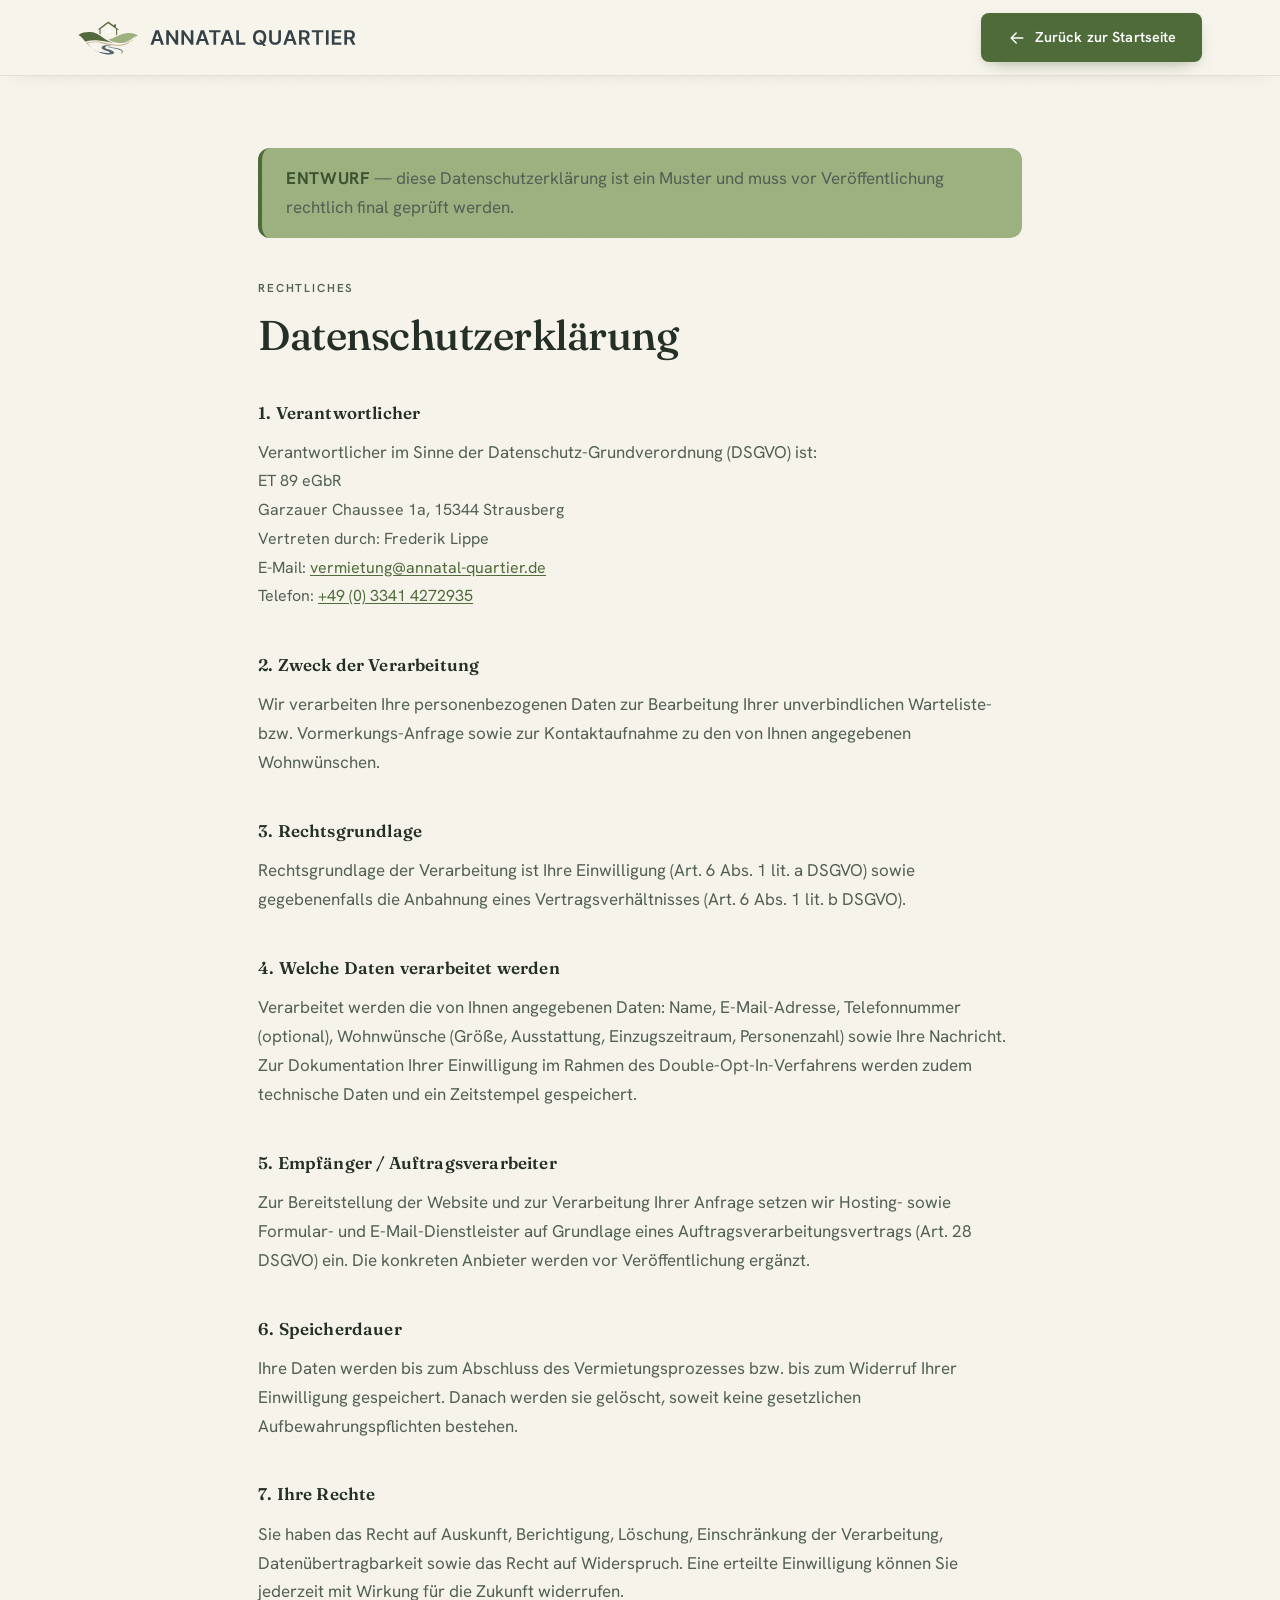
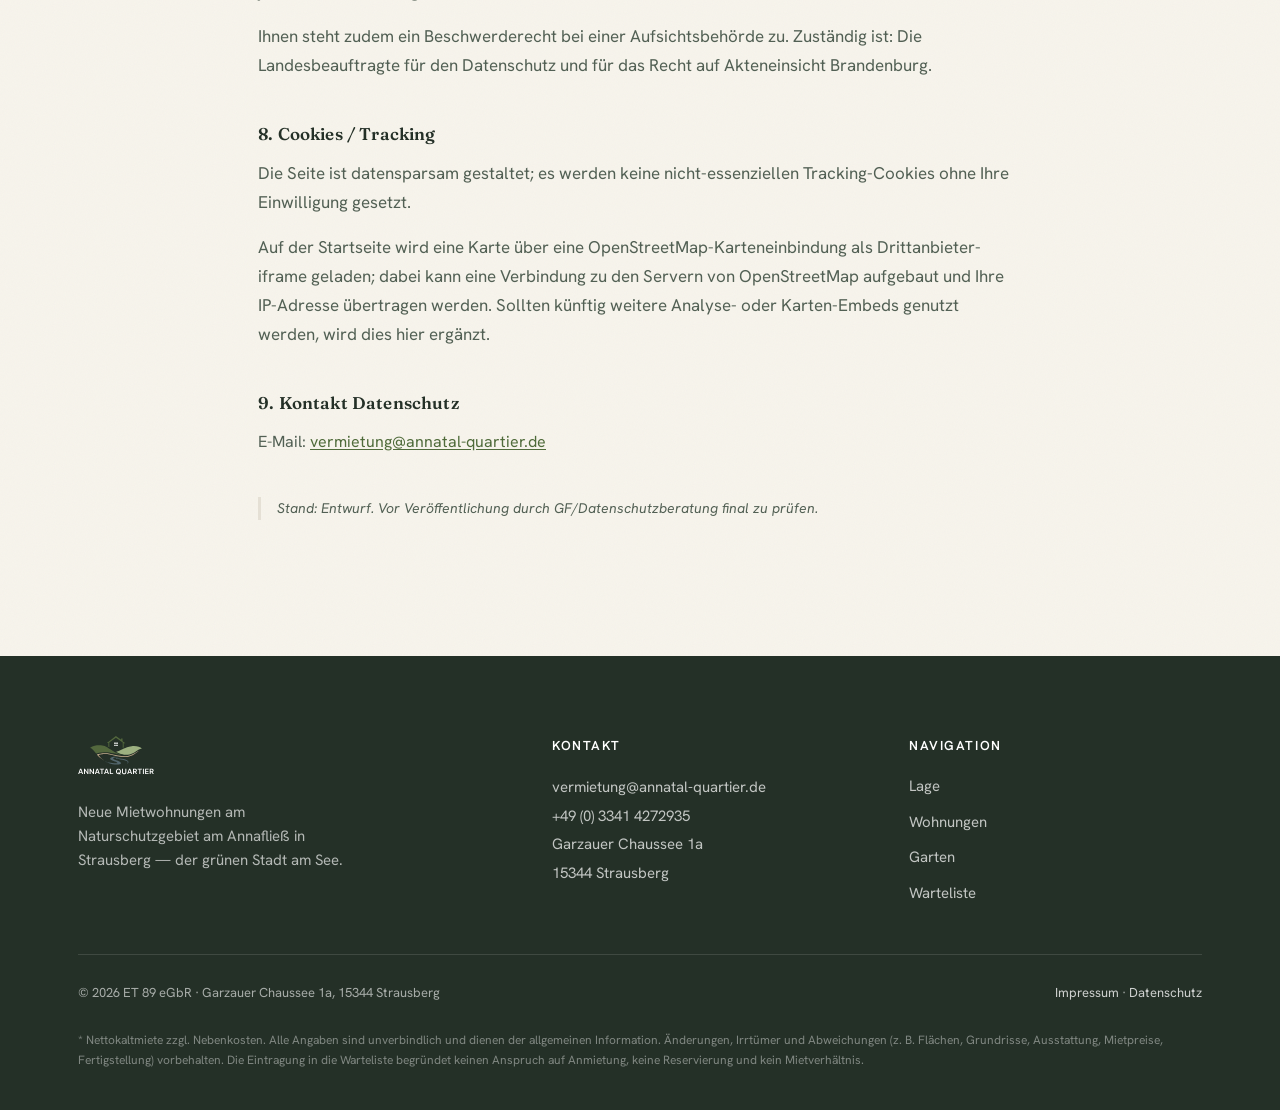
==== commit 7d698926: "redesign: reveal full-colour icon mark on the sticky header (keep logo)" ====
--- a/datenschutz.html
+++ b/datenschutz.html
@@ -24,6 +24,7 @@
   <header class="site-header is-scrolled" data-header>
     <div class="site-header__inner container">
       <a class="site-header__brand" href="index.html" aria-label="Annatal Quartier — zur Startseite">
+        <img class="brand__icon" src="logos/Annatal-Quartier_Icon.svg" alt="" width="61" height="34">
         <img class="brand__word" src="logos/Annatal-Quartier_Wordmark.svg" alt="" width="206" height="18">
       </a>
       <a class="btn btn--primary" href="index.html">
--- a/styles.css
+++ b/styles.css
@@ -464,10 +464,9 @@
 
 /* logo: white over the hero (CSS-only invert), full colour when scrolled */
 .brand__icon {
-  height: 38px;
+  display: none; /* full-colour mark, revealed only on the sticky header */
+  height: 34px;
   width: auto;
-  filter: brightness(0) invert(1);
-  transition: filter 0.3s var(--ease-out);
 }
 
 .brand__word {
@@ -534,7 +533,10 @@
   box-shadow: var(--shadow-header);
 }
 
-.site-header.is-scrolled .brand__icon,
+.site-header.is-scrolled .brand__icon {
+  display: inline-block;
+}
+
 .site-header.is-scrolled .brand__word {
   filter: none;
 }
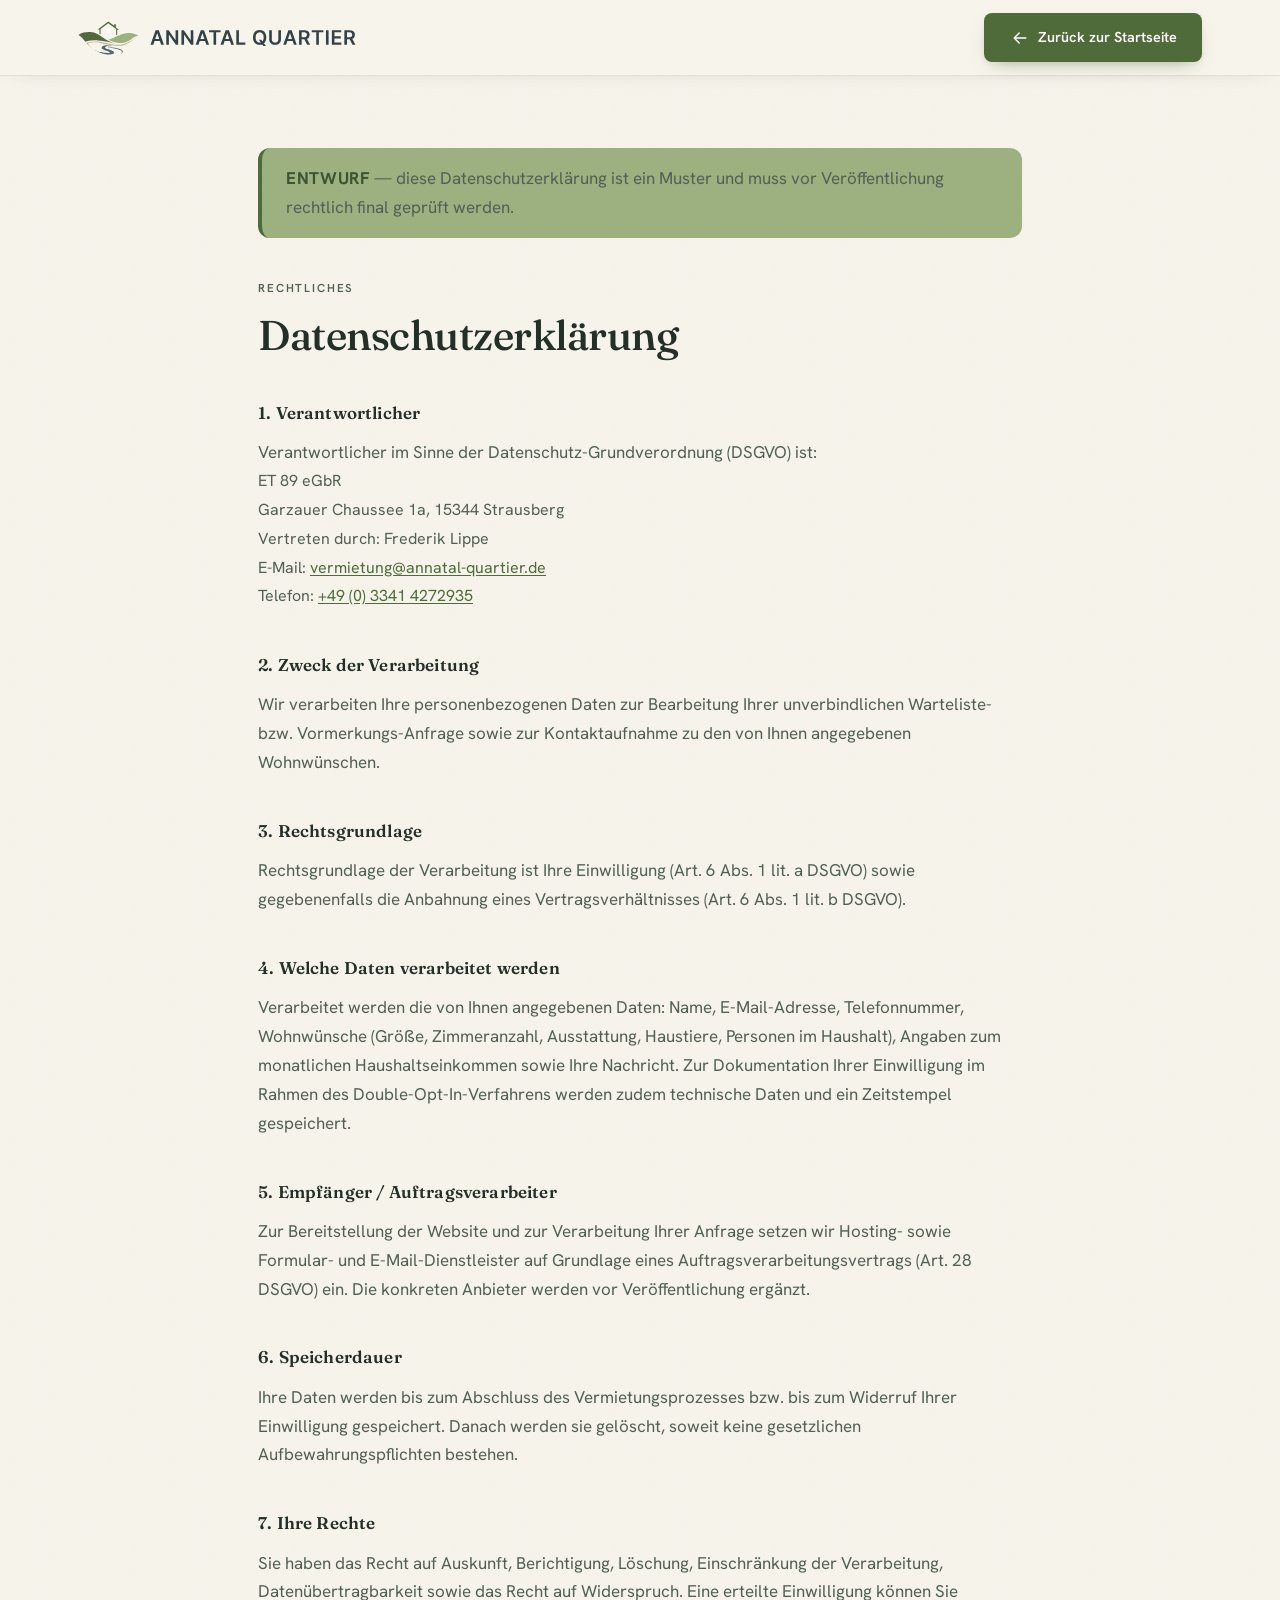
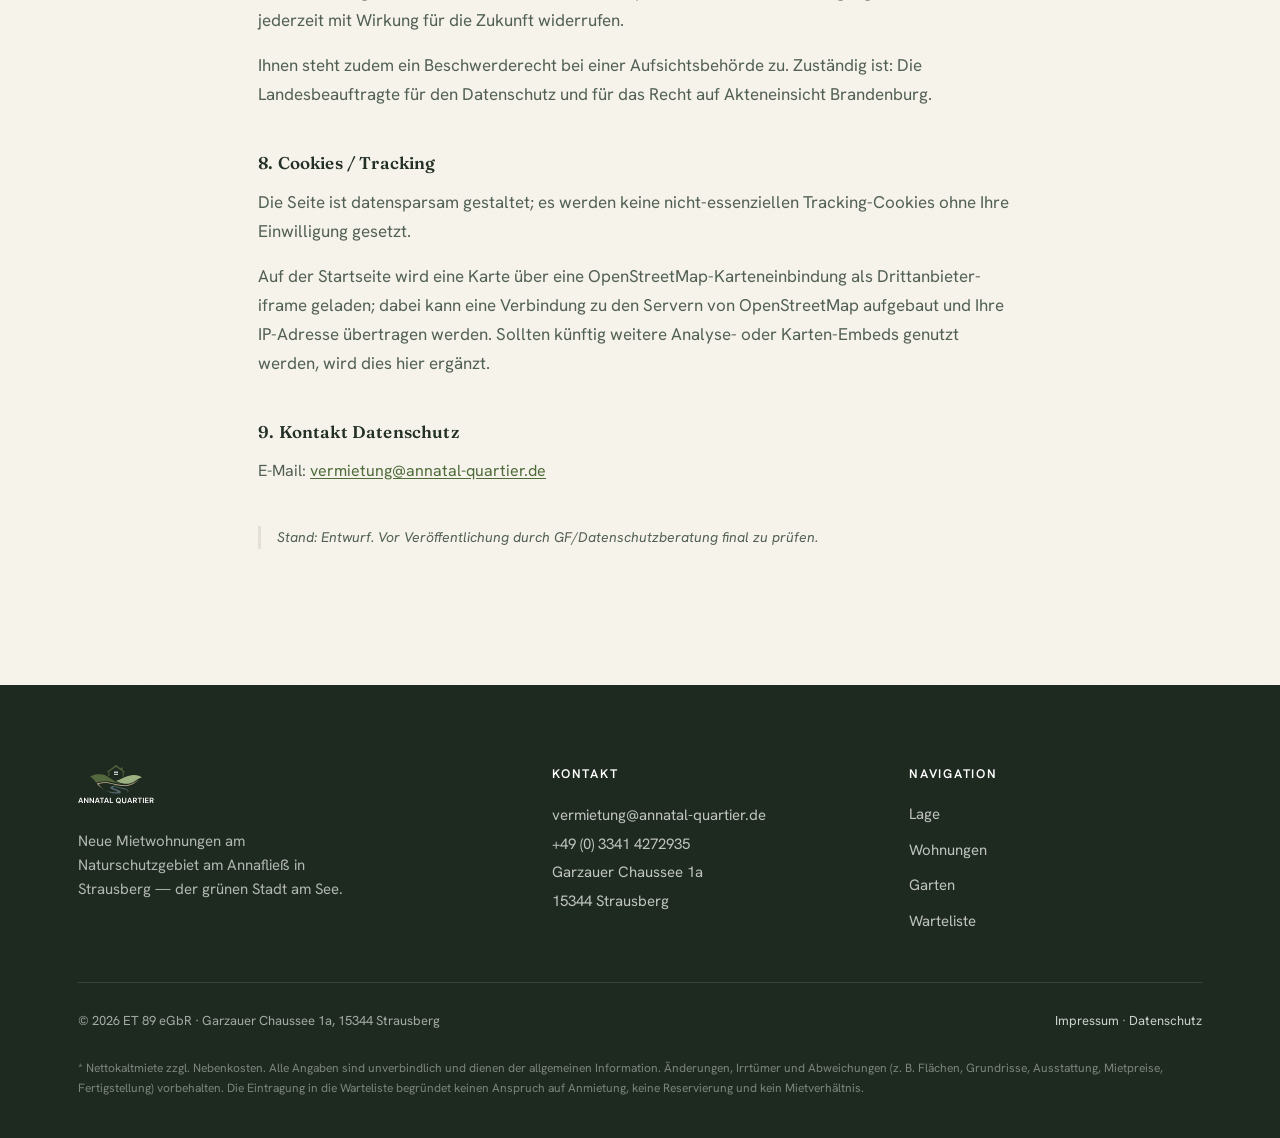
==== commit 36653f86: "feat(form): require phone, link size to rooms, add income & pets fields - Telefon is now required (l" ====
--- a/datenschutz.html
+++ b/datenschutz.html
@@ -68,7 +68,7 @@
 
       <section class="legal__block">
         <h2 class="legal__subtitle">4. Welche Daten verarbeitet werden</h2>
-        <p>Verarbeitet werden die von Ihnen angegebenen Daten: Name, E-Mail-Adresse, Telefonnummer (optional), Wohnwünsche (Größe, Ausstattung, Einzugszeitraum, Personenzahl) sowie Ihre Nachricht. Zur Dokumentation Ihrer Einwilligung im Rahmen des Double-Opt-In-Verfahrens werden zudem technische Daten und ein Zeitstempel gespeichert.</p>
+        <p>Verarbeitet werden die von Ihnen angegebenen Daten: Name, E-Mail-Adresse, Telefonnummer, Wohnwünsche (Größe, Zimmeranzahl, Ausstattung, Haustiere, Personen im Haushalt), Angaben zum monatlichen Haushaltseinkommen sowie Ihre Nachricht. Zur Dokumentation Ihrer Einwilligung im Rahmen des Double-Opt-In-Verfahrens werden zudem technische Daten und ein Zeitstempel gespeichert.</p>
       </section>
 
       <section class="legal__block">
--- a/styles.css
+++ b/styles.css
@@ -301,6 +301,10 @@
   padding-block: var(--section-pad);
 }
 
+/* Stream / band divider — decorative SVG wave at top of tonal bands */
+.band-divider { width: 100%; }
+.band-divider svg { display: block; width: 100%; height: 44px; }
+
 /* Section heads */
 .section-head {
   max-width: 720px;
@@ -365,7 +369,7 @@
   font-weight: 600;
   font-size: 0.9rem;
   line-height: 1;
-  letter-spacing: 0.01em;
+  letter-spacing: 0;
   text-transform: none;
   border-radius: var(--r-sm);
   border: 1px solid transparent;
@@ -444,6 +448,28 @@
     height 0.35s var(--ease-out);
 }
 
+/* Faint top scrim keeps the white logo + nav legible over bright hero frames;
+   fades out once the header flips to the opaque paper band on scroll. */
+.site-header::before {
+  content: "";
+  position: absolute;
+  inset: 0;
+  z-index: -1;
+  pointer-events: none;
+  background: linear-gradient(
+    to bottom,
+    rgba(20, 28, 22, 0.42) 0%,
+    rgba(20, 28, 22, 0.16) 58%,
+    rgba(20, 28, 22, 0) 100%
+  );
+  opacity: 1;
+  transition: opacity 0.35s var(--ease-out);
+}
+
+.site-header.is-scrolled::before {
+  opacity: 0;
+}
+
 .site-header__inner {
   display: flex;
   align-items: center;
@@ -464,15 +490,16 @@
 
 /* logo: white over the hero (CSS-only invert), full colour when scrolled */
 .brand__icon {
-  display: none; /* full-colour mark, revealed only on the sticky header */
   height: 34px;
   width: auto;
+  filter: drop-shadow(0 1px 4px rgba(0, 0, 0, 0.35));
+  transition: filter 0.3s var(--ease-out);
 }
 
 .brand__word {
   height: 18px;
   width: auto;
-  filter: brightness(0) invert(1);
+  filter: brightness(0) invert(1) drop-shadow(0 1px 3px rgba(0, 0, 0, 0.4));
   transition: filter 0.3s var(--ease-out);
 }
 
@@ -533,10 +560,7 @@
   box-shadow: var(--shadow-header);
 }
 
-.site-header.is-scrolled .brand__icon {
-  display: inline-block;
-}
-
+.site-header.is-scrolled .brand__icon,
 .site-header.is-scrolled .brand__word {
   filter: none;
 }
@@ -645,6 +669,7 @@
   inset: 0;
   z-index: -1;
   background:
+    linear-gradient(to bottom, rgba(22,30,23,0.36) 0%, rgba(22,30,23,0) 16%),
     linear-gradient(to top right, rgba(22,30,23,0.82) 0%, rgba(22,30,23,0.42) 32%, rgba(22,30,23,0) 62%),
     linear-gradient(to top, rgba(22,30,23,0.5), rgba(22,30,23,0) 38%);
 }
@@ -735,112 +760,28 @@
   margin-bottom: 0;
 }
 
-.intro__stats {
-  display: grid;
-  grid-template-columns: repeat(2, 1fr);
-  gap: clamp(14px, 1.6vw, 20px);
-}
-
-.stat-tile {
-  display: flex;
-  flex-direction: column;
-  gap: 6px;
-  padding: clamp(20px, 2.6vw, 30px);
-  background-color: var(--c-surface);
-  border: 1px solid var(--c-line);
-  border-radius: var(--r-md);
-  box-shadow: var(--shadow-sm);
-  transition: transform 0.3s var(--ease-out), box-shadow 0.3s var(--ease-out);
-}
-
-.stat-tile:hover {
-  transform: translateY(-3px);
-  box-shadow: var(--shadow-md);
-}
-
-.stat-tile__num {
-  font-family: var(--font-head);
-  font-weight: 700;
-  font-size: clamp(2rem, 1.4rem + 2.4vw, 2.75rem);
-  line-height: 1;
-  color: var(--c-primary);
-  letter-spacing: 0.01em;
-}
-
-.stat-tile__num span {
-  font-size: 0.5em;
-  font-weight: 600;
-  margin-left: 0.15em;
-  color: inherit;
-}
-
-.stat-tile__label {
-  font-size: 0.9375rem;
-  color: var(--c-ink-soft);
-  line-height: 1.4;
-}
-
-/* accent tile — green bg, white text */
-.stat-tile--accent {
-  background-color: var(--c-primary);
-  border-color: var(--c-primary);
-  box-shadow: var(--shadow-md), 0 14px 30px -16px rgba(79, 107, 58, 0.6);
-}
-
-.stat-tile--accent .stat-tile__num {
-  color: #fff;
-}
-
-.stat-tile--accent .stat-tile__label {
-  color: rgba(255, 255, 255, 0.86);
-}
-
-/* =====================================================================
-   9. USP GRID
-   ===================================================================== */
-.usp-grid {
-  display: grid;
-  grid-template-columns: repeat(3, 1fr);
-  gap: clamp(16px, 1.8vw, 24px);
-}
-
-.usp-card {
-  display: flex;
-  flex-direction: column;
-  padding: clamp(24px, 2.6vw, 34px);
-  background-color: var(--c-surface);
-  border: 1px solid var(--c-line);
-  border-radius: var(--r-md);
-  box-shadow: var(--shadow-xs);
-  transition:
-    transform 0.3s var(--ease-out),
-    box-shadow 0.3s var(--ease-out),
-    border-color 0.3s var(--ease-out);
-}
-
-.usp-card:hover {
-  transform: translateY(-4px);
-  border-color: var(--c-secondary);
-  box-shadow: var(--shadow-md);
-}
-
-.usp-card__icon {
-  display: inline-flex;
-  align-items: center;
-  justify-content: center;
-  width: 52px;
-  height: 52px;
-  margin-bottom: var(--space-5);
-  background-color: var(--c-icon-bg);
-  border-radius: var(--r-md);
-  color: var(--c-primary);
-  transition: background-color 0.3s var(--ease-out), color 0.3s var(--ease-out);
-}
-
-.usp-card:hover .usp-card__icon {
-  background-color: var(--c-primary);
-  color: #fff;
-}
+.intro__stats { display: grid; grid-template-columns: repeat(2, 1fr); gap: 0; }
+.stat { padding: 22px 24px 14px; border-top: 1px solid var(--c-line); }
+.stat:nth-child(odd) { border-right: 1px solid var(--c-line); }
+.stat__num {
+  display: block; font-family: var(--font-head); font-weight: 500;
+  font-size: clamp(2.2rem, 1.6rem + 2.4vw, 2.75rem); line-height: 1;
+  color: var(--c-primary); letter-spacing: -0.01em;
+}
+.stat__num small { font-size: 0.42em; font-weight: 600; color: var(--c-ink-soft); }
+.stat__label { display: block; margin-top: 10px; font-size: 0.72rem; letter-spacing: 0.06em; text-transform: uppercase; color: var(--c-ink-soft); }
+
+/* =====================================================================
+   9. USP LIST (editorial)
+   ===================================================================== */
+.usp-layout { display: grid; grid-template-columns: 0.8fr 1.2fr; gap: clamp(32px, 5vw, 64px); align-items: start; }
+.usp-list { display: flex; flex-direction: column; }
+.usp { display: grid; grid-template-columns: 40px 1fr; gap: 20px; padding: 24px 0; border-top: 1px solid var(--c-line-soft); }
+.usp:first-child { border-top: 0; }
+.usp__icon { color: var(--c-primary); width: 40px; height: 40px; display: inline-flex; align-items: center; justify-content: center; }
+.usp__icon svg { width: 24px; height: 24px; }
+.usp__body p { color: var(--c-ink-soft); margin-top: 4px; }
+@media (max-width: 768px) { .usp-layout { grid-template-columns: 1fr; gap: 28px; } }
 
 .usp-card__title {
   margin-bottom: var(--space-2);
@@ -908,7 +849,7 @@
   font-size: 0.6875rem;
   letter-spacing: 0.12em;
   text-transform: uppercase;
-  color: var(--c-secondary);
+  color: var(--c-primary);
 }
 
 .lage__map-badge-text {
@@ -971,64 +912,56 @@
 /* =====================================================================
    11. WOHNUNGEN
    ===================================================================== */
-.home-grid {
+.wohnungen__layout {
   display: grid;
-  grid-template-columns: repeat(3, 1fr);
-  gap: clamp(18px, 2vw, 28px);
-}
-
-.home-card {
+  grid-template-columns: 0.78fr 1.22fr;
+  gap: clamp(32px, 5vw, 64px);
+  align-items: start;
+}
+
+.home-list {
   display: flex;
   flex-direction: column;
-  background-color: var(--c-surface);
-  border: 1px solid var(--c-line);
-  border-radius: var(--r-md);
-  overflow: hidden;
-  box-shadow: var(--shadow-xs);
-  transition: transform 0.3s var(--ease-out), box-shadow 0.3s var(--ease-out);
-}
-
-.home-card:hover {
-  transform: translateY(-4px);
-  box-shadow: var(--shadow-lg);
-}
-
-.home-card__media {
-  position: relative;
-  aspect-ratio: 3 / 2;
-  overflow: hidden;
-}
-
-.home-card__media img {
-  width: 100%;
-  height: 100%;
+}
+
+.home {
+  display: grid;
+  grid-template-columns: 84px 1fr;
+  gap: 22px;
+  align-items: center;
+  padding: 26px 0;
+  border-top: 1px solid var(--c-line-soft);
+}
+
+.home:first-child {
+  border-top: 0;
+  padding-top: 0;
+}
+
+.home__thumb {
+  width: 84px;
+  height: 64px;
   object-fit: cover;
-  transition: transform 0.6s var(--ease-out);
-}
-
-.home-card:hover .home-card__media img {
-  transform: scale(1.06);
-}
-
-.home-card__body {
-  display: flex;
-  flex-direction: column;
-  gap: var(--space-2);
-  padding: clamp(20px, 2.4vw, 28px);
+  border-radius: 6px;
+  filter: saturate(0.95);
 }
 
 .home-card__size {
-  font-family: var(--font-head);
+  font-family: var(--font-body);
   font-weight: 600;
-  font-size: 0.75rem;
-  letter-spacing: 0.1em;
+  font-size: 0.64rem;
+  letter-spacing: 0.12em;
   text-transform: uppercase;
-  color: var(--c-secondary);
-}
-
-.home-card__body p {
+  color: var(--c-sand);
+}
+
+.home__body h3 {
+  margin: 4px 0 5px;
+}
+
+.home__body p {
   color: var(--c-ink-soft);
-  font-size: 1rem;
+  font-size: 0.92rem;
 }
 
 /* =====================================================================
@@ -1055,6 +988,7 @@
   width: 100%;
   height: 100%;
   object-fit: cover;
+  filter: saturate(0.95) contrast(1.02);
 }
 
 /* side gradient: dark left → transparent right */
@@ -1064,7 +998,7 @@
   z-index: -1;
   background:
     linear-gradient(to right,
-      rgba(24, 32, 24, 0.82) 0%,
+      rgba(24, 32, 24, 0.74) 0%,
       rgba(24, 32, 24, 0.55) 38%,
       rgba(24, 32, 24, 0.05) 72%,
       rgba(24, 32, 24, 0) 100%),
@@ -1099,8 +1033,8 @@
   font-size: 0.8125rem;
   font-weight: 500;
   color: #fff;
-  background-color: rgba(255, 255, 255, 0.12);
-  border: 1px solid rgba(255, 255, 255, 0.4);
+  background-color: rgba(255, 255, 255, 0.08);
+  border: 1px solid rgba(255, 255, 255, 0.28);
   border-radius: var(--r-pill);
   -webkit-backdrop-filter: blur(4px);
   backdrop-filter: blur(4px);
@@ -1121,47 +1055,43 @@
   color: var(--c-ink-soft);
 }
 
-.spec-grid {
+.spec-list {
   display: grid;
   grid-template-columns: repeat(2, 1fr);
-  gap: clamp(10px, 1.4vw, 16px);
+  gap: 0 clamp(20px, 3vw, 40px);
   margin-top: clamp(24px, 3vw, 36px);
 }
 
 .spec {
   display: flex;
   align-items: center;
-  gap: var(--space-3);
-  padding: 16px 18px;
-  background-color: var(--c-surface);
-  border: 1px solid var(--c-line);
-  border-radius: var(--r-sm);
-  box-shadow: var(--shadow-xs);
-  transition: border-color 0.25s var(--ease-out), transform 0.25s var(--ease-out);
-}
-
-.spec:hover {
-  border-color: var(--c-secondary);
-  transform: translateY(-2px);
+  gap: 14px;
+  padding: 16px 0;
+  border-top: 1px solid var(--c-line-soft);
+  background: none;
+  box-shadow: none;
+  border-radius: 0;
 }
 
 .spec__icon {
+  width: 34px;
+  height: 34px;
+  flex: 0 0 auto;
   display: inline-flex;
   align-items: center;
   justify-content: center;
-  width: 38px;
-  height: 38px;
-  flex: 0 0 auto;
-  background-color: var(--c-icon-bg);
-  border-radius: var(--r-xs);
   color: var(--c-primary);
+  background: none;
 }
 
 .spec__label {
   font-weight: 500;
-  font-size: 0.9375rem;
-  line-height: 1.3;
+  font-size: 0.92rem;
   color: var(--c-ink);
+}
+
+@media (max-width: 560px) {
+  .spec-list { grid-template-columns: 1fr; }
 }
 
 /* gallery — tall image spans 2 rows */
@@ -1179,6 +1109,7 @@
   object-fit: cover;
   border-radius: var(--r-md);
   box-shadow: var(--shadow-sm);
+  filter: saturate(0.95);
 }
 
 .ausstattung__img--tall {
@@ -1189,7 +1120,7 @@
    14. WARTELISTE
    ===================================================================== */
 .warteliste {
-  background-color: var(--c-primary);
+  background-color: var(--c-forest-deep);
   color: #fff;
 }
 
@@ -1295,8 +1226,16 @@
   border-color: #cfcabd;
 }
 
-.field__input:focus {
+/* Mouse-click focus: suppress outline (browser native), show only border+shadow */
+.field__input:focus:not(:focus-visible) {
   outline: none;
+  background-color: #fff;
+  border-color: var(--c-primary);
+  box-shadow: 0 0 0 3px var(--c-primary-soft);
+}
+
+/* Keyboard focus: keep border+shadow AND let section-19 ring show through */
+.field__input:focus-visible {
   background-color: #fff;
   border-color: var(--c-primary);
   box-shadow: 0 0 0 3px var(--c-primary-soft);
@@ -1317,6 +1256,11 @@
   background-position: right 14px center;
   padding-right: 40px;
   cursor: pointer;
+}
+
+/* placeholder option (disabled, value="") reads muted until a real choice */
+select.field__input:has(option[value=""]:checked) {
+  color: var(--c-ink-soft);
 }
 
 /* invalid state (JS sets aria-invalid) */
@@ -1398,6 +1342,26 @@
   border-color: var(--c-primary-dark);
 }
 
+/* size-driven lock: the matched room stays selected, the others grey out */
+.chip:disabled {
+  cursor: not-allowed;
+  opacity: 0.5;
+}
+
+.chip:disabled:hover {
+  border-color: var(--c-line);
+  background-color: var(--c-bg);
+}
+
+.chip.is-active:disabled {
+  opacity: 1;
+}
+
+.chip.is-active:disabled:hover {
+  background-color: var(--c-primary);
+  border-color: var(--c-primary);
+}
+
 /* checkboxes */
 .checkbox {
   display: flex;
@@ -1476,25 +1440,30 @@
 .faq-list {
   display: flex;
   flex-direction: column;
-  gap: 12px;
+  gap: 0;
 }
 
 .faq-item {
-  background-color: var(--c-surface);
-  border: 1px solid var(--c-line);
-  border-radius: var(--r-md);
-  box-shadow: var(--shadow-xs);
-  overflow: hidden;
-  transition: border-color 0.25s var(--ease-out), box-shadow 0.25s var(--ease-out);
+  background: none;
+  border: 0;
+  border-top: 1px solid var(--c-line);
+  border-radius: 0;
+  box-shadow: none;
+  overflow: visible;
+  transition: border-color 0.25s var(--ease-out);
+}
+
+.faq-item:last-child {
+  border-bottom: 1px solid var(--c-line);
 }
 
 .faq-item:hover {
-  border-color: #d6d0c4;
+  border-color: var(--c-line);
 }
 
 .faq-item.is-open {
-  border-color: var(--c-secondary);
-  box-shadow: var(--shadow-sm);
+  border-color: var(--c-line);
+  box-shadow: none;
 }
 
 .faq-item__q {
@@ -1503,10 +1472,10 @@
   justify-content: space-between;
   gap: var(--space-4);
   width: 100%;
-  padding: clamp(18px, 2.2vw, 24px) clamp(20px, 2.4vw, 28px);
+  padding: clamp(18px, 2.2vw, 24px) 0;
   text-align: left;
   font-family: var(--font-head);
-  font-weight: 600;
+  font-weight: 500;
   font-size: clamp(1rem, 0.95rem + 0.3vw, 1.125rem);
   color: var(--c-ink);
   cursor: pointer;
@@ -1529,20 +1498,20 @@
   font-size: 1.35rem;
   line-height: 1;
   color: var(--c-primary);
-  background-color: var(--c-icon-bg);
+  background: none;
   border-radius: var(--r-pill);
-  transition: transform 0.3s var(--ease-out), background-color 0.3s var(--ease-out), color 0.3s var(--ease-out);
+  transition: transform 0.3s var(--ease-out), color 0.3s var(--ease-out);
 }
 
 /* "+" rotates to "x" when open */
 .faq-item.is-open .faq-item__icon {
   transform: rotate(45deg);
-  background-color: var(--c-primary);
-  color: #fff;
+  background: none;
+  color: var(--c-primary-dark);
 }
 
 .faq-item__a {
-  padding: 0 clamp(20px, 2.4vw, 28px) clamp(20px, 2.4vw, 26px);
+  padding: 0 0 clamp(20px, 2.4vw, 26px);
 }
 
 .faq-item__a p {
@@ -1558,7 +1527,7 @@
    16. FOOTER
    ===================================================================== */
 .site-footer {
-  background-color: var(--c-ink);
+  background-color: var(--c-forest-deep);
   color: rgba(255, 255, 255, 0.78);
   padding-block: clamp(56px, 7vw, 80px) clamp(28px, 4vw, 40px);
 }
@@ -1584,11 +1553,12 @@
 }
 
 .site-footer__heading {
+  font-family: var(--font-body);
+  font-weight: 600;
+  font-size: 0.78rem;
+  letter-spacing: 0.14em;
+  text-transform: uppercase;
   color: #fff;
-  font-size: 0.8125rem;
-  font-weight: 600;
-  letter-spacing: 0.12em;
-  text-transform: uppercase;
   margin-bottom: var(--space-4);
 }
 
@@ -1647,6 +1617,13 @@
   font-size: 0.75rem;
   line-height: 1.6;
   color: rgba(255, 255, 255, 0.42);
+}
+
+.footer-stream {
+  display: block;
+  width: 100%;
+  height: 30px;
+  margin-bottom: clamp(28px, 4vw, 44px);
 }
 
 /* =====================================================================
@@ -1680,13 +1657,6 @@
 /* =====================================================================
    18. RESPONSIVE
    ===================================================================== */
-
-/* --- ≤1024px: ease grid density --- */
-@media (max-width: 1024px) {
-  .usp-grid {
-    grid-template-columns: repeat(2, 1fr);
-  }
-}
 
 /* --- ≤960px: warteliste stacks, sticky off --- */
 @media (max-width: 960px) {
@@ -1786,8 +1756,9 @@
     gap: clamp(28px, 6vw, 48px);
   }
 
-  .home-grid {
+  .wohnungen__layout {
     grid-template-columns: 1fr;
+    gap: 28px;
   }
 
   .lage__map-card {
@@ -1817,10 +1788,6 @@
 
   .form-row--2 {
     grid-template-columns: 1fr;
-  }
-
-  .home-card__media {
-    aspect-ratio: 16 / 10;
   }
 
   .site-footer__top {
@@ -1866,10 +1833,12 @@
   box-shadow: 0 0 0 5px rgba(0, 0, 0, 0.35);
 }
 
-/* chips & form controls keep the green ring even within dark sections */
+/* chips & form controls on the dark forest-deep band: double-halo ring
+   dark inner shadow + sage outer ensures visibility on #1E2A20 */
 .warteliste__form-wrap :focus-visible {
-  outline-color: var(--c-primary);
-  box-shadow: none;
+  outline: 2px solid var(--c-secondary);
+  outline-offset: 2px;
+  box-shadow: 0 0 0 4px var(--c-forest-deep), 0 0 0 6px var(--c-secondary);
 }
 
 @media (prefers-reduced-motion: reduce) {
